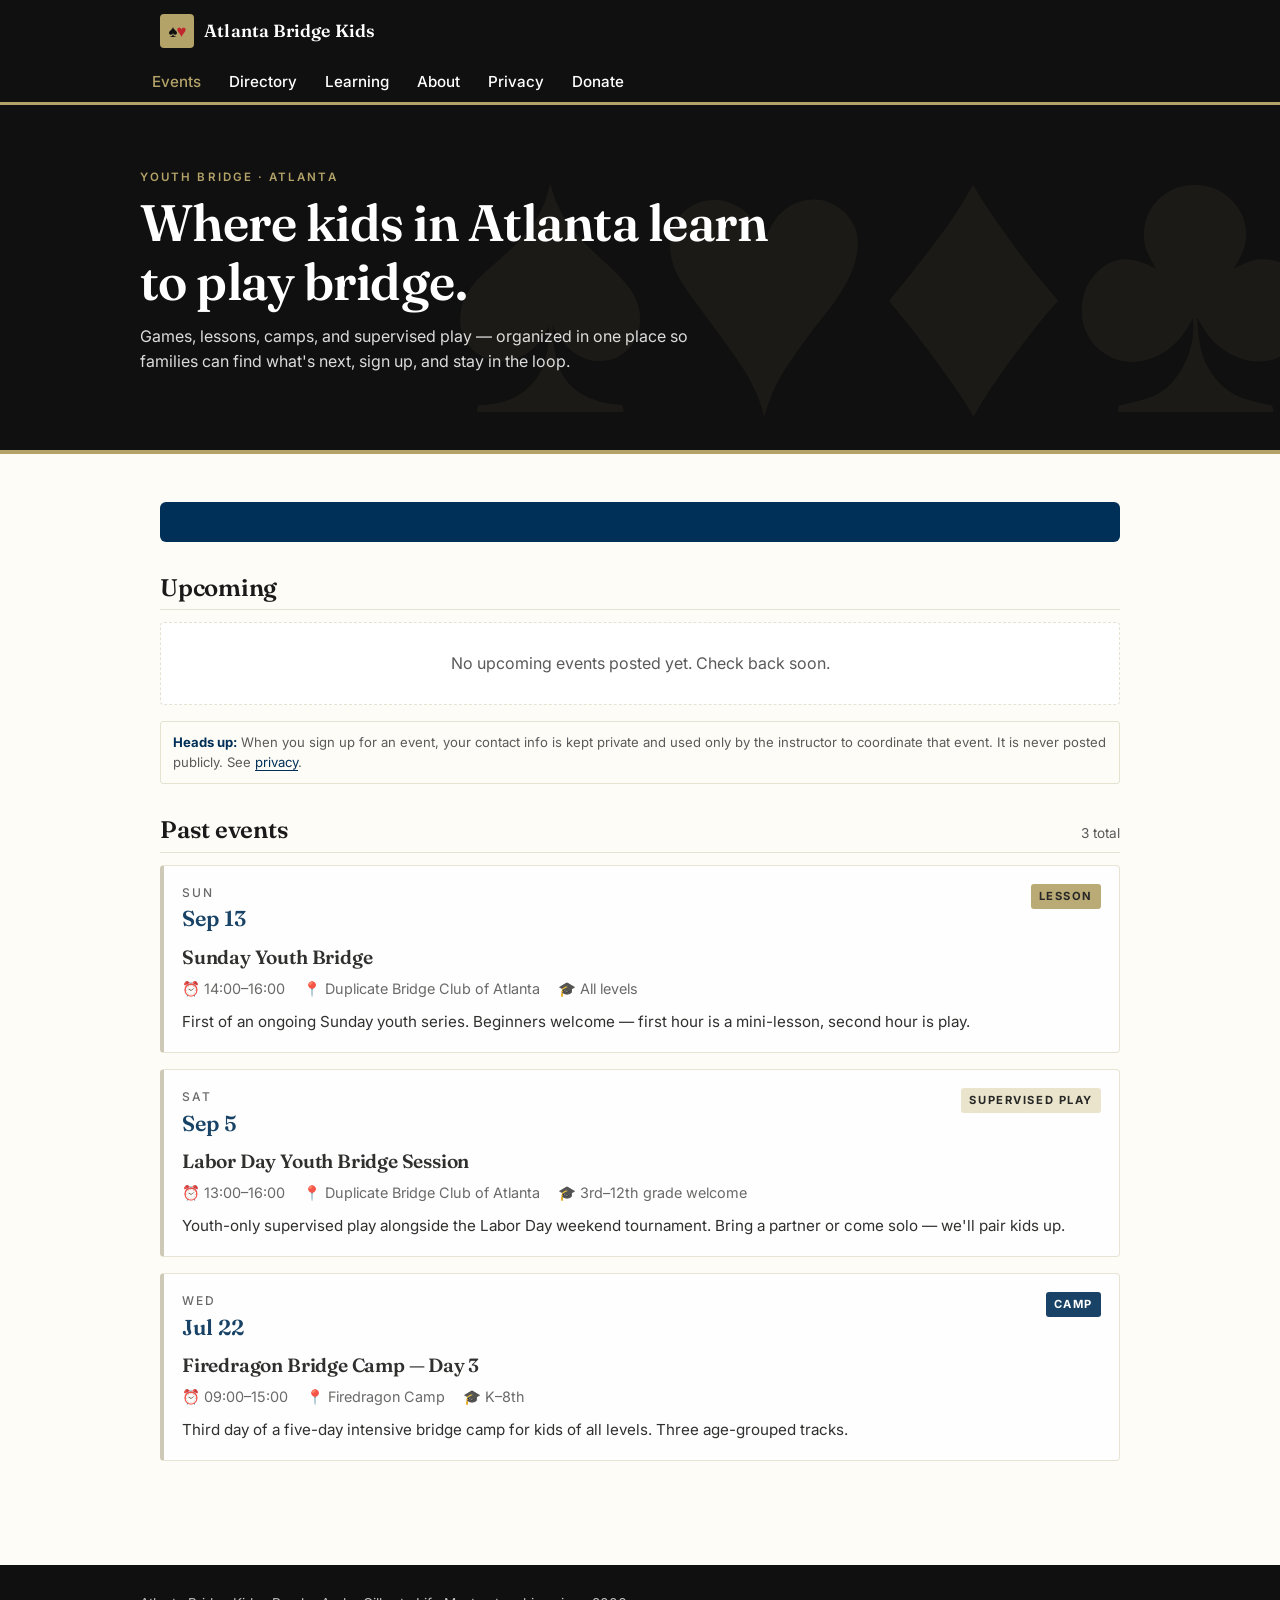
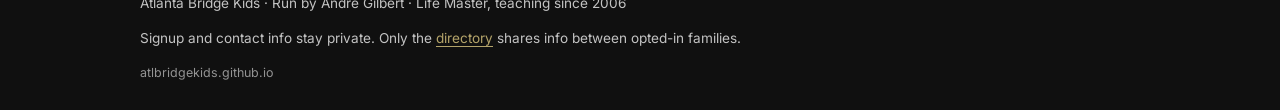
==== index.html @ d311169d "Initial draft" ====
<!doctype html>
<html lang="en">
<head>
<meta charset="utf-8">
<meta name="viewport" content="width=device-width, initial-scale=1">
<title>Atlanta Bridge Kids — Youth bridge in Atlanta</title>
<meta name="description" content="Games, lessons, camps, and supervised play for kids learning bridge in Atlanta.">
<link rel="icon" href="assets/favicon.svg" type="image/svg+xml">
<link rel="preconnect" href="https://fonts.googleapis.com">
<link rel="preconnect" href="https://fonts.gstatic.com" crossorigin>
<link href="https://fonts.googleapis.com/css2?family=Fraunces:opsz,wght@9..144,500;9..144,600&family=Inter:wght@400;500;600;700&display=swap" rel="stylesheet">
<link rel="stylesheet" href="assets/styles.css">
</head>
<body>

<header class="site-header">
  <div class="header-inner">
    <a href="index.html" class="brand">
      <span class="brand-mark">♠<span class="heart">♥</span></span>
      <span>Atlanta Bridge Kids</span>
    </a>
    <button class="nav-toggle" aria-expanded="false" aria-controls="primary-nav" aria-label="Menu">
      <span></span>
    </button>
  </div>
  <nav class="site-nav" id="primary-nav" aria-label="Primary">
    <ul>
      <li><a href="index.html" aria-current="page">Events</a></li>
      <li><a href="directory.html">Directory</a></li>
      <li><a href="learn.html">Learning</a></li>
      <li><a href="about.html">About</a></li>
      <li><a href="disclaimer.html">Privacy</a></li>
      <li><a href="donate.html">Donate</a></li>
    </ul>
  </nav>
</header>

<section class="hero">
  <div class="hero-suits" aria-hidden="true">♠♥♦♣</div>
  <div class="hero-inner">
    <div class="eyebrow">Youth bridge · Atlanta</div>
    <h1>Where kids in Atlanta learn to play bridge.</h1>
    <p>Games, lessons, camps, and supervised play — organized in one place so families can find what's next, sign up, and stay in the loop.</p>
  </div>
</section>

<main class="wrap">

  <div class="next-event" id="next-event" hidden></div>

  <div class="section-head">
    <h2>Upcoming</h2>
    <span class="count" id="upcoming-count"></span>
  </div>
  <div class="events-list" id="upcoming-events">
    <div class="loading">Loading events…</div>
  </div>

  <div class="disclaimer-inline">
    <strong>Heads up:</strong> When you sign up for an event, your contact info is kept private and used only by the instructor to coordinate that event. It is never posted publicly. See <a href="disclaimer.html">privacy</a>.
  </div>

  <div class="section-head">
    <h2>Past events</h2>
    <span class="count" id="past-count"></span>
  </div>
  <div class="events-list" id="past-events">
    <div class="loading">Loading…</div>
  </div>

</main>

<footer class="site-footer">
  <div class="footer-inner">
    <div>Atlanta Bridge Kids · Run by Andre Gilbert · Life Master, teaching since 2006</div>
    <div>Signup and contact info stay private. Only the <a href="directory.html">directory</a> shares info between opted-in families.</div>
    <div class="credit">atlbridgekids.github.io</div>
  </div>
</footer>

<script src="assets/site.js"></script>
</body>
</html>
---- assets/styles.css ----
/* Atlanta Bridge Kids — mobile-first
   Palette: gold #B3A369, black #101010, navy #003057, white, warm off-white */

:root {
  --gold: #B3A369;
  --gold-deep: #8C7E4A;
  --black: #101010;
  --navy: #003057;
  --navy-deep: #001F3C;
  --paper: #FDFCF7;
  --ink: #1a1a1a;
  --muted: #5a5a5a;
  --rule: #e6e2d2;
  --heart: #C1272D;
}

* { box-sizing: border-box; }

html { -webkit-text-size-adjust: 100%; }

body {
  margin: 0;
  background: var(--paper);
  color: var(--ink);
  font-family: "Inter", -apple-system, BlinkMacSystemFont, "Segoe UI", Roboto, sans-serif;
  font-size: 16px;
  line-height: 1.55;
  -webkit-font-smoothing: antialiased;
}

h1, h2, h3, .display {
  font-family: "Fraunces", Georgia, "Times New Roman", serif;
  font-weight: 600;
  letter-spacing: -0.01em;
  line-height: 1.15;
  margin: 0 0 0.5em;
}

h1 { font-size: 2rem; }
h2 { font-size: 1.5rem; }
h3 { font-size: 1.15rem; }

a { color: var(--navy); text-decoration: underline; text-underline-offset: 3px; text-decoration-thickness: 1px; }
a:hover { color: var(--gold-deep); }

/* ---------- Header ---------- */
.site-header {
  background: var(--black);
  color: #fff;
  border-bottom: 3px solid var(--gold);
}

.header-inner {
  max-width: 1000px;
  margin: 0 auto;
  padding: 14px 20px;
  display: flex;
  align-items: center;
  justify-content: space-between;
  gap: 12px;
}

.brand {
  display: flex;
  align-items: center;
  gap: 10px;
  color: #fff;
  text-decoration: none;
  font-family: "Fraunces", Georgia, serif;
  font-weight: 600;
  font-size: 1.1rem;
  letter-spacing: 0.01em;
}
.brand:hover { color: var(--gold); }

.brand-mark {
  display: inline-flex;
  align-items: center;
  justify-content: center;
  width: 34px;
  height: 34px;
  background: var(--gold);
  color: var(--black);
  border-radius: 4px;
  font-size: 1.05rem;
  letter-spacing: -1px;
}

.brand-mark .heart { color: var(--heart); }

/* Nav — hamburger on mobile */
.nav-toggle {
  background: none;
  border: 1px solid rgba(255,255,255,0.4);
  color: #fff;
  width: 40px; height: 40px;
  border-radius: 4px;
  cursor: pointer;
  display: inline-flex;
  align-items: center;
  justify-content: center;
}
.nav-toggle:focus-visible { outline: 2px solid var(--gold); outline-offset: 2px; }
.nav-toggle span,
.nav-toggle span::before,
.nav-toggle span::after {
  display: block;
  width: 18px;
  height: 2px;
  background: #fff;
  position: relative;
}
.nav-toggle span::before { content: ""; position: absolute; top: -6px; }
.nav-toggle span::after  { content: ""; position: absolute; top:  6px; }

.site-nav {
  display: none;
  background: var(--black);
  border-top: 1px solid rgba(255,255,255,0.08);
}
.site-nav.open { display: block; }
.site-nav ul {
  list-style: none;
  padding: 8px 20px 16px;
  margin: 0 auto;
  max-width: 1000px;
}
.site-nav li { border-bottom: 1px solid rgba(255,255,255,0.08); }
.site-nav li:last-child { border-bottom: 0; }
.site-nav a {
  display: block;
  padding: 14px 4px;
  color: #fff;
  text-decoration: none;
  font-size: 1rem;
  font-weight: 500;
}
.site-nav a[aria-current="page"] { color: var(--gold); }
.site-nav a:hover { color: var(--gold); }

@media (min-width: 720px) {
  .nav-toggle { display: none; }
  .site-nav { display: block; border-top: 0; background: transparent; }
  .header-inner { align-items: stretch; }
  .site-nav ul {
    display: flex;
    gap: 4px;
    padding: 0;
    align-items: center;
    height: 100%;
  }
  .site-nav li { border: 0; }
  .site-nav a { padding: 8px 12px; font-size: 0.95rem; }
}

/* ---------- Layout ---------- */
.wrap {
  max-width: 1000px;
  margin: 0 auto;
  padding: 24px 20px 64px;
}

.eyebrow {
  font-family: "Inter", sans-serif;
  font-size: 0.72rem;
  font-weight: 600;
  letter-spacing: 0.18em;
  text-transform: uppercase;
  color: var(--gold-deep);
  margin-bottom: 8px;
}

.page-title {
  border-bottom: 1px solid var(--rule);
  padding-bottom: 16px;
  margin-bottom: 24px;
}
.page-title h1 { font-size: 2.1rem; margin-bottom: 4px; }
.page-title p { color: var(--muted); margin: 0; }

/* ---------- Hero (home) ---------- */
.hero {
  background: var(--black);
  color: #fff;
  padding: 40px 20px 32px;
  border-bottom: 4px solid var(--gold);
  position: relative;
  overflow: hidden;
}
.hero-inner {
  max-width: 1000px;
  margin: 0 auto;
  position: relative;
  z-index: 1;
}
.hero .eyebrow { color: var(--gold); }
.hero h1 {
  font-size: 2.4rem;
  max-width: 20ch;
  margin-bottom: 12px;
}
.hero p {
  max-width: 55ch;
  color: rgba(255,255,255,0.85);
  margin: 0 0 20px;
}
.hero-suits {
  position: absolute;
  right: -30px;
  top: -20px;
  font-size: 260px;
  line-height: 1;
  color: var(--gold);
  opacity: 0.07;
  font-family: "Fraunces", serif;
  pointer-events: none;
  user-select: none;
}
@media (min-width: 720px) {
  .hero { padding: 64px 20px 56px; }
  .hero h1 { font-size: 3.2rem; }
  .hero-suits { font-size: 380px; right: -40px; }
}

/* ---------- Next event highlight ---------- */
.next-event {
  background: var(--navy);
  color: #fff;
  border-radius: 6px;
  padding: 20px;
  margin: 24px 0 32px;
  display: grid;
  gap: 8px;
}
.next-event .eyebrow { color: var(--gold); margin: 0; }
.next-event h2 {
  color: #fff;
  margin: 0;
  font-size: 1.4rem;
}
.next-event .meta { color: rgba(255,255,255,0.8); font-size: 0.95rem; }
.next-event .actions {
  display: flex; flex-wrap: wrap; gap: 8px; margin-top: 8px;
}

/* ---------- Buttons ---------- */
.btn {
  display: inline-flex;
  align-items: center;
  gap: 6px;
  padding: 12px 18px;
  border-radius: 4px;
  font-weight: 600;
  font-size: 0.95rem;
  text-decoration: none;
  border: 1px solid transparent;
  cursor: pointer;
  min-height: 44px;
  line-height: 1.2;
}
.btn-primary {
  background: var(--gold);
  color: var(--black);
  border-color: var(--gold);
}
.btn-primary:hover { background: var(--gold-deep); border-color: var(--gold-deep); color: var(--black); }

.btn-outline {
  background: transparent;
  color: #fff;
  border-color: rgba(255,255,255,0.6);
}
.btn-outline:hover { border-color: var(--gold); color: var(--gold); }

.btn-ghost {
  background: transparent;
  color: var(--navy);
  border-color: var(--navy);
}
.btn-ghost:hover { background: var(--navy); color: #fff; }

.btn-small { padding: 8px 12px; font-size: 0.85rem; min-height: 36px; }

/* ---------- Event cards ---------- */
.section-head {
  display: flex;
  align-items: baseline;
  justify-content: space-between;
  gap: 12px;
  margin: 32px 0 12px;
  padding-bottom: 8px;
  border-bottom: 1px solid var(--rule);
}
.section-head h2 { margin: 0; }
.section-head .count { color: var(--muted); font-size: 0.85rem; }

.events-list {
  display: grid;
  gap: 16px;
}

.event-card {
  background: #fff;
  border: 1px solid var(--rule);
  border-left: 4px solid var(--gold);
  border-radius: 4px;
  padding: 18px;
  display: grid;
  gap: 10px;
}
.event-card.past { border-left-color: #c9c4b0; opacity: 0.9; }

.event-head {
  display: flex;
  justify-content: space-between;
  align-items: flex-start;
  gap: 12px;
}
.event-date {
  font-family: "Fraunces", serif;
  font-size: 1.35rem;
  font-weight: 600;
  color: var(--navy);
  white-space: nowrap;
}
.event-date .day { display: block; font-size: 0.75rem; letter-spacing: 0.15em; text-transform: uppercase; color: var(--muted); font-family: "Inter", sans-serif; font-weight: 500; }

.event-type {
  display: inline-block;
  font-size: 0.7rem;
  font-weight: 700;
  letter-spacing: 0.14em;
  text-transform: uppercase;
  padding: 4px 8px;
  border-radius: 3px;
  background: var(--gold);
  color: var(--black);
}
.event-type.lesson { background: var(--gold); }
.event-type.camp   { background: var(--navy); color: #fff; }
.event-type.play   { background: #e8e2c8; color: var(--black); }
.event-type.tournament { background: var(--black); color: var(--gold); }

.event-title { margin: 0; font-size: 1.2rem; }

.event-meta {
  color: var(--muted);
  font-size: 0.9rem;
  display: flex;
  flex-wrap: wrap;
  gap: 10px 18px;
}

.event-counts {
  background: var(--paper);
  border: 1px solid var(--rule);
  border-radius: 3px;
  padding: 10px 12px;
  font-size: 0.85rem;
  color: var(--ink);
}
.event-counts strong { color: var(--navy); }
.event-counts .grades {
  color: var(--muted);
  margin-top: 4px;
  font-size: 0.82rem;
}

.event-actions {
  display: flex;
  flex-wrap: wrap;
  gap: 8px;
  margin-top: 4px;
}

.event-desc { color: var(--ink); margin: 0; font-size: 0.95rem; }

/* ---------- About page ---------- */
.about-grid {
  display: grid;
  gap: 24px;
}
@media (min-width: 720px) {
  .about-grid { grid-template-columns: 280px 1fr; gap: 40px; align-items: start; }
}
.about-photo {
  width: 100%;
  max-width: 280px;
  border-radius: 4px;
  border: 3px solid var(--gold);
  display: block;
}
.about-body p { margin: 0 0 1em; }

/* ---------- Directory ---------- */
.directory-table {
  width: 100%;
  border-collapse: collapse;
  margin-top: 16px;
  font-size: 0.92rem;
}
.directory-table th, .directory-table td {
  text-align: left;
  padding: 10px 8px;
  border-bottom: 1px solid var(--rule);
}
.directory-table th {
  background: var(--paper);
  font-size: 0.78rem;
  text-transform: uppercase;
  letter-spacing: 0.1em;
  color: var(--muted);
  font-weight: 600;
}
@media (max-width: 620px) {
  .directory-table thead { display: none; }
  .directory-table tr {
    display: block;
    border: 1px solid var(--rule);
    border-radius: 4px;
    margin-bottom: 12px;
    padding: 12px;
  }
  .directory-table td {
    display: flex;
    justify-content: space-between;
    border: 0;
    padding: 4px 0;
    gap: 12px;
  }
  .directory-table td::before {
    content: attr(data-label);
    font-size: 0.72rem;
    text-transform: uppercase;
    letter-spacing: 0.1em;
    color: var(--muted);
    font-weight: 600;
  }
}

/* ---------- Callouts ---------- */
.callout {
  background: #fff;
  border: 1px solid var(--rule);
  border-left: 4px solid var(--navy);
  border-radius: 3px;
  padding: 14px 16px;
  margin: 20px 0;
  font-size: 0.92rem;
}
.callout strong { color: var(--navy); }

.disclaimer-inline {
  font-size: 0.82rem;
  color: var(--muted);
  background: var(--paper);
  border: 1px solid var(--rule);
  border-radius: 3px;
  padding: 10px 12px;
  margin: 16px 0;
}
.disclaimer-inline strong { color: var(--navy); }

.empty-state {
  border: 1px dashed var(--rule);
  border-radius: 4px;
  padding: 28px 20px;
  text-align: center;
  color: var(--muted);
  background: #fff;
}

.loading { color: var(--muted); font-style: italic; }

/* ---------- Donate ---------- */
.donate-grid {
  display: grid;
  gap: 12px;
  margin: 20px 0;
}
@media (min-width: 520px) {
  .donate-grid { grid-template-columns: repeat(2, 1fr); }
}
.donate-btn {
  display: flex;
  align-items: center;
  justify-content: space-between;
  background: #fff;
  border: 1px solid var(--rule);
  border-radius: 4px;
  padding: 16px 18px;
  text-decoration: none;
  color: var(--ink);
  font-weight: 500;
}
.donate-btn:hover { border-color: var(--navy); color: var(--navy); }
.donate-btn .arrow { color: var(--gold-deep); font-size: 1.2rem; }

/* ---------- Resources (placeholder) ---------- */
.resource-placeholder {
  text-align: center;
  padding: 60px 20px;
  border: 1px dashed var(--rule);
  border-radius: 6px;
  color: var(--muted);
  background: #fff;
}
.resource-placeholder .icon {
  font-size: 3rem;
  color: var(--gold);
  margin-bottom: 12px;
}

/* ---------- Footer ---------- */
.site-footer {
  background: var(--black);
  color: rgba(255,255,255,0.75);
  padding: 28px 20px;
  font-size: 0.85rem;
  margin-top: 40px;
}
.footer-inner {
  max-width: 1000px;
  margin: 0 auto;
  display: grid;
  gap: 14px;
}
.site-footer a { color: var(--gold); }
.site-footer .credit { color: rgba(255,255,255,0.55); font-size: 0.78rem; }

/* ---------- Utility ---------- */
.sr-only {
  position: absolute; width: 1px; height: 1px;
  padding: 0; margin: -1px; overflow: hidden;
  clip: rect(0,0,0,0); white-space: nowrap; border: 0;
}

/* Reduce motion */
@media (prefers-reduced-motion: reduce) {
  * { animation: none !important; transition: none !important; }
}

/* Focus styles */
a:focus-visible, .btn:focus-visible, button:focus-visible {
  outline: 2px solid var(--gold);
  outline-offset: 2px;
}
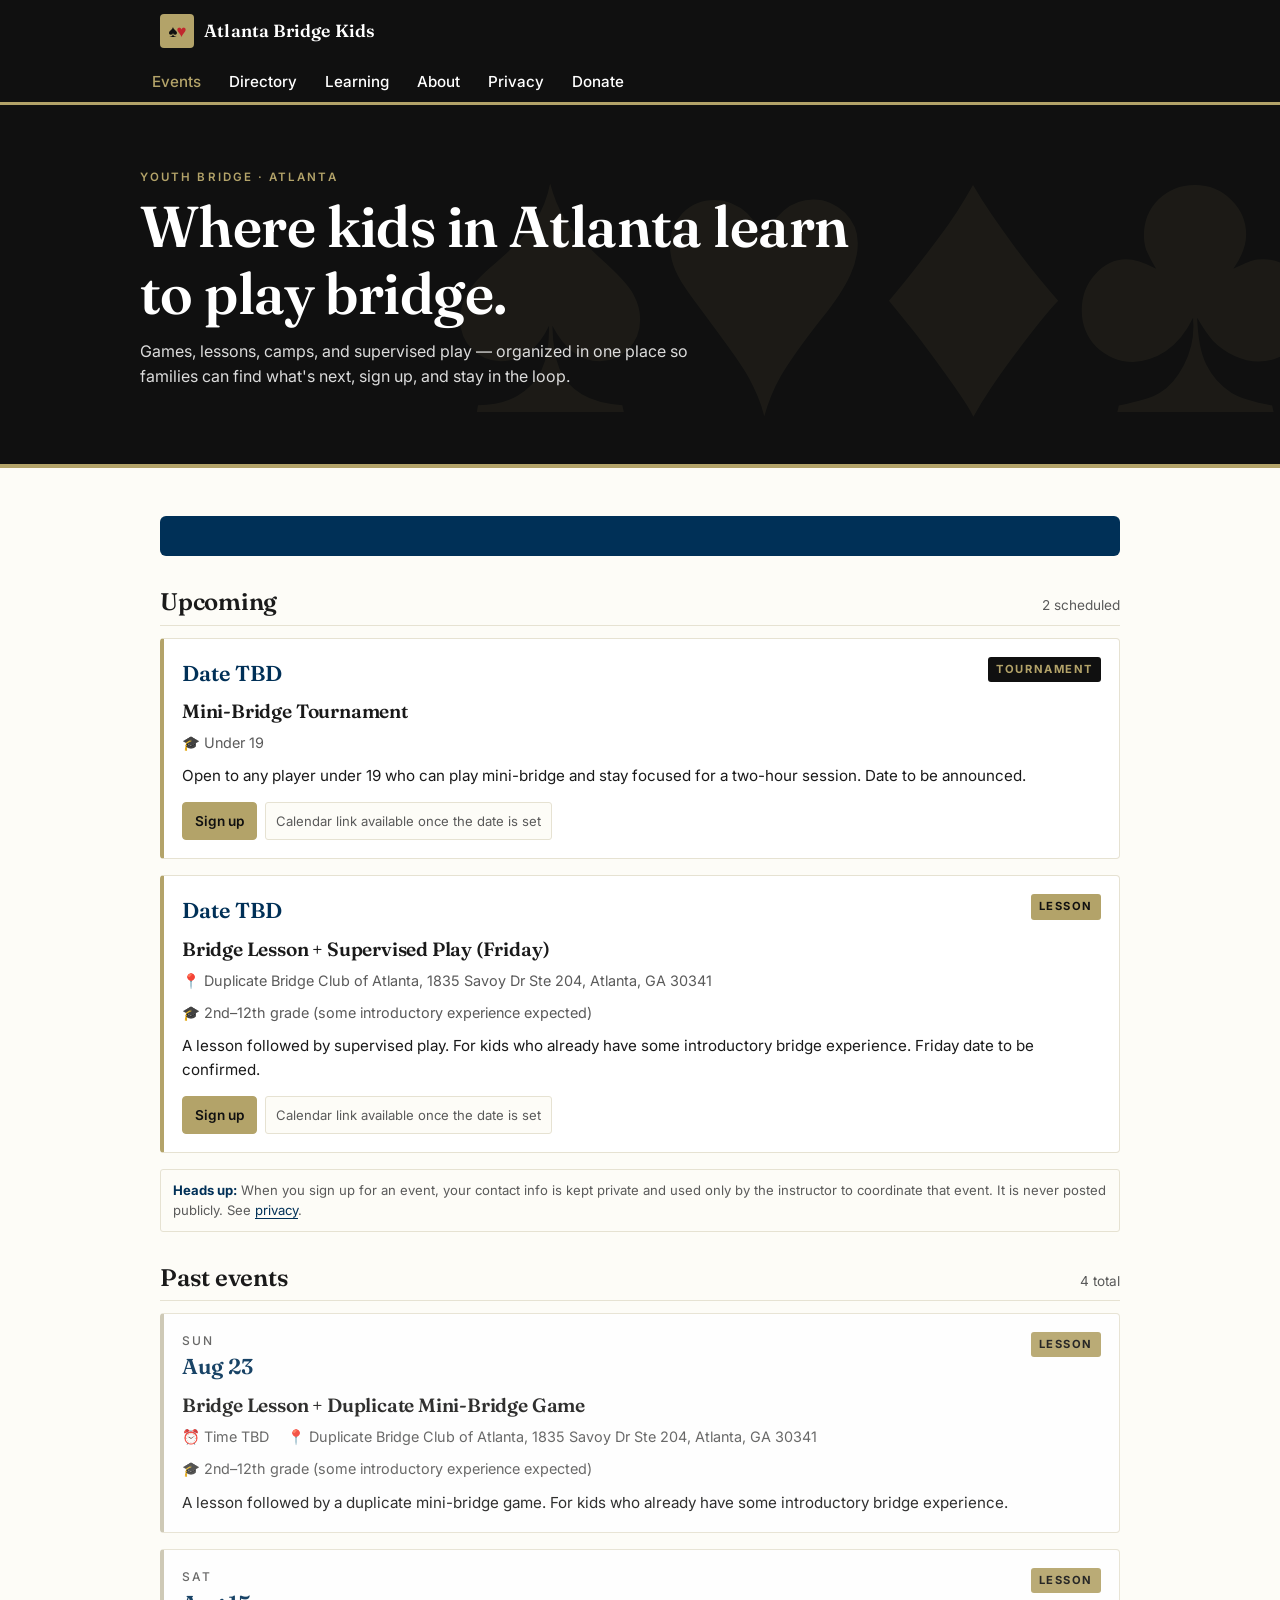
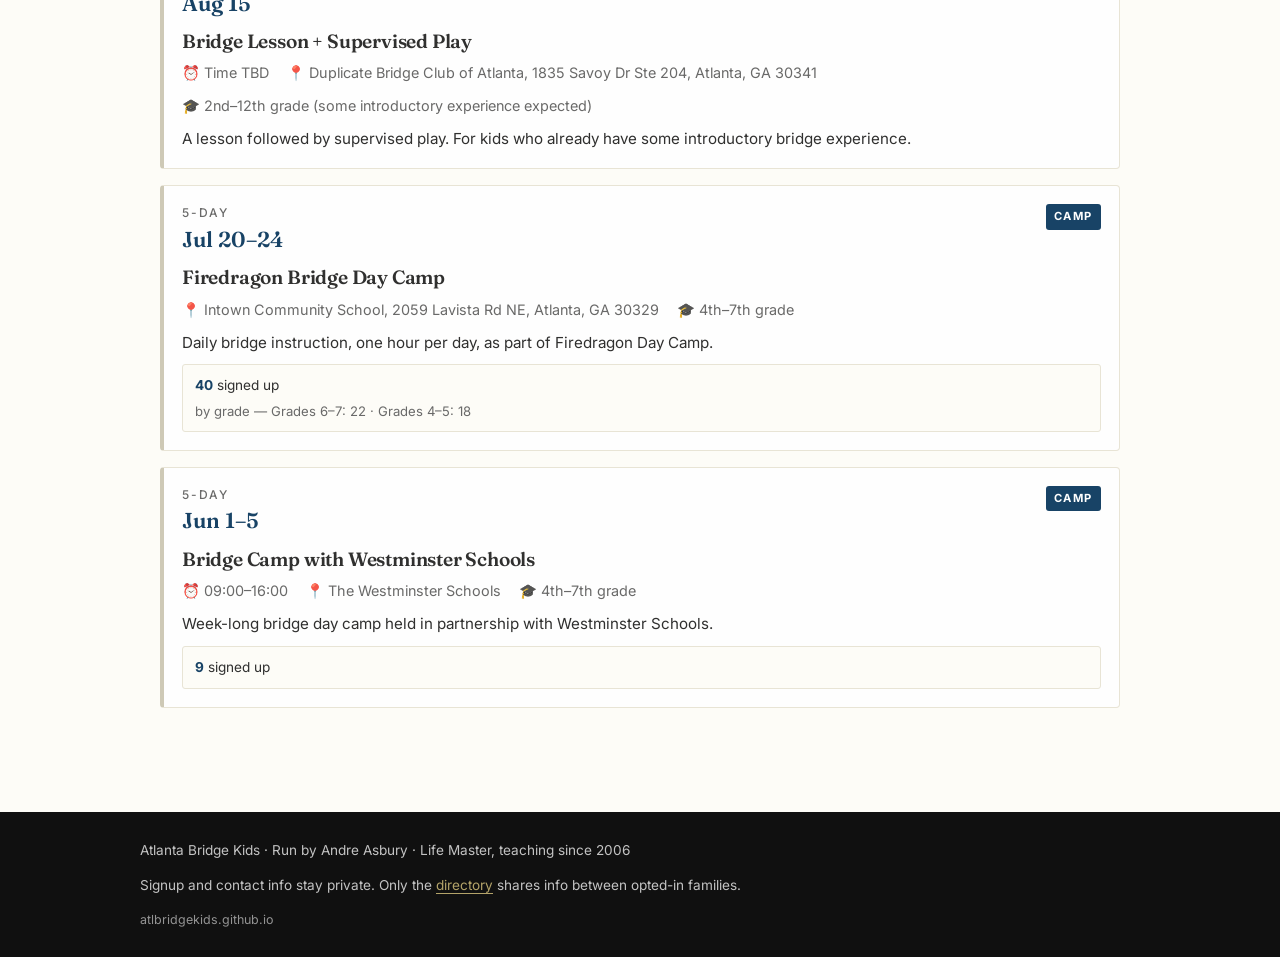
==== commit fe398b1c: "Add files via upload" ====
--- a/index.html
+++ b/index.html
@@ -72,7 +72,7 @@
 
 <footer class="site-footer">
   <div class="footer-inner">
-    <div>Atlanta Bridge Kids · Run by Andre Gilbert · Life Master, teaching since 2006</div>
+    <div>Atlanta Bridge Kids · Run by Andre Asbury · Life Master, teaching since 2006</div>
     <div>Signup and contact info stay private. Only the <a href="directory.html">directory</a> shares info between opted-in families.</div>
     <div class="credit">atlbridgekids.github.io</div>
   </div>
--- a/assets/styles.css
+++ b/assets/styles.css
@@ -36,7 +36,7 @@
   margin: 0 0 0.5em;
 }
 
-h1 { font-size: 2rem; }
+h1 { font-size: 2.3rem; }
 h2 { font-size: 1.5rem; }
 h3 { font-size: 1.15rem; }
 
@@ -175,8 +175,11 @@
   padding-bottom: 16px;
   margin-bottom: 24px;
 }
-.page-title h1 { font-size: 2.1rem; margin-bottom: 4px; }
+.page-title h1 { font-size: 2.6rem; margin-bottom: 4px; }
 .page-title p { color: var(--muted); margin: 0; }
+@media (min-width: 720px) {
+  .page-title h1 { font-size: 3.2rem; }
+}
 
 /* ---------- Hero (home) ---------- */
 .hero {
@@ -195,7 +198,7 @@
 }
 .hero .eyebrow { color: var(--gold); }
 .hero h1 {
-  font-size: 2.4rem;
+  font-size: 2.7rem;
   max-width: 20ch;
   margin-bottom: 12px;
 }
@@ -218,7 +221,7 @@
 }
 @media (min-width: 720px) {
   .hero { padding: 64px 20px 56px; }
-  .hero h1 { font-size: 3.2rem; }
+  .hero h1 { font-size: 3.6rem; }
   .hero-suits { font-size: 380px; right: -40px; }
 }
 
@@ -496,7 +499,7 @@
 .donate-btn:hover { border-color: var(--navy); color: var(--navy); }
 .donate-btn .arrow { color: var(--gold-deep); font-size: 1.2rem; }
 
-/* ---------- Resources (placeholder) ---------- */
+/* ---------- Resources ---------- */
 .resource-placeholder {
   text-align: center;
   padding: 60px 20px;
@@ -510,6 +513,31 @@
   color: var(--gold);
   margin-bottom: 12px;
 }
+
+.resource-list {
+  display: grid;
+  gap: 14px;
+  margin: 20px 0;
+}
+.resource-card {
+  background: #fff;
+  border: 1px solid var(--rule);
+  border-left: 4px solid var(--gold);
+  border-radius: 4px;
+  padding: 16px 18px;
+}
+.resource-card h3 { margin: 0 0 6px; font-size: 1.05rem; }
+.resource-card h3 a {
+  color: var(--navy);
+  text-decoration: none;
+}
+.resource-card h3 a:hover { color: var(--gold-deep); text-decoration: underline; }
+.resource-card h3 a::after {
+  content: " ↗";
+  font-size: 0.8rem;
+  color: var(--gold-deep);
+}
+.resource-card p { margin: 0; color: var(--ink); font-size: 0.92rem; }
 
 /* ---------- Footer ---------- */
 .site-footer {
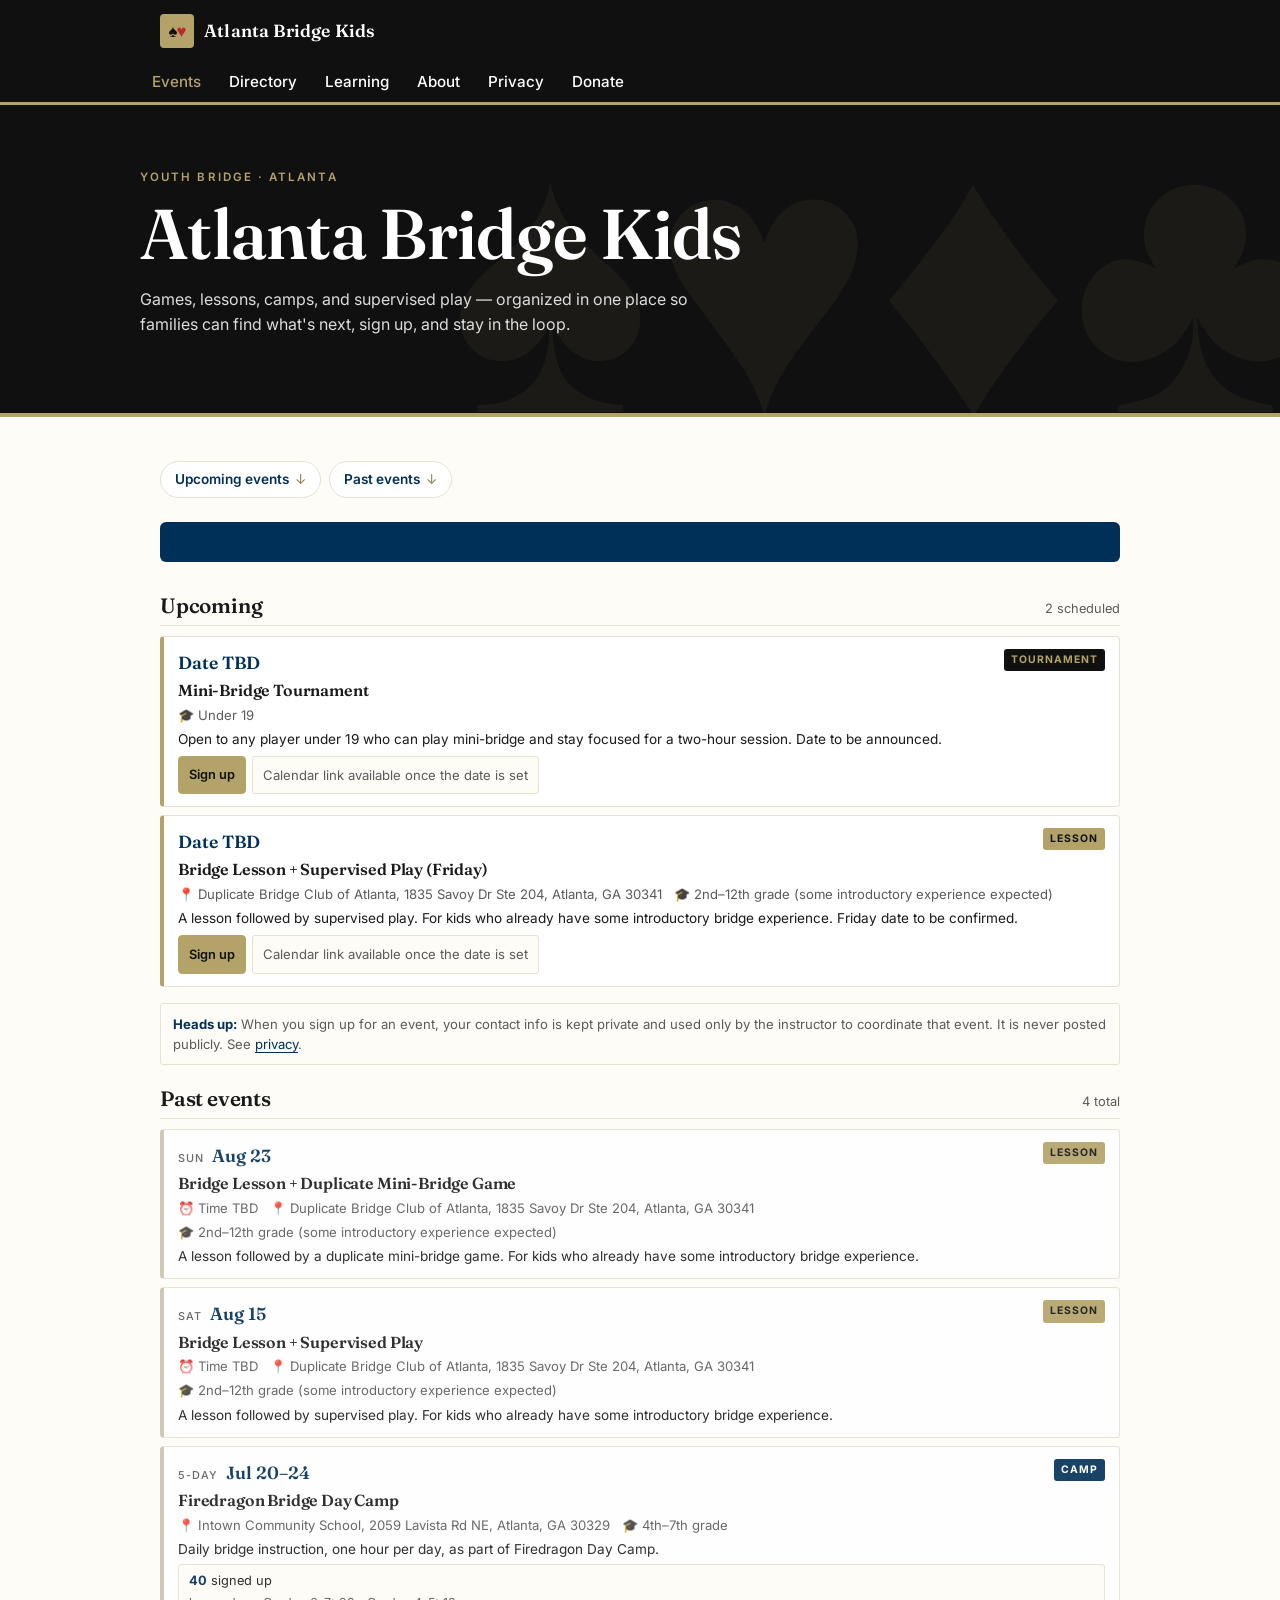
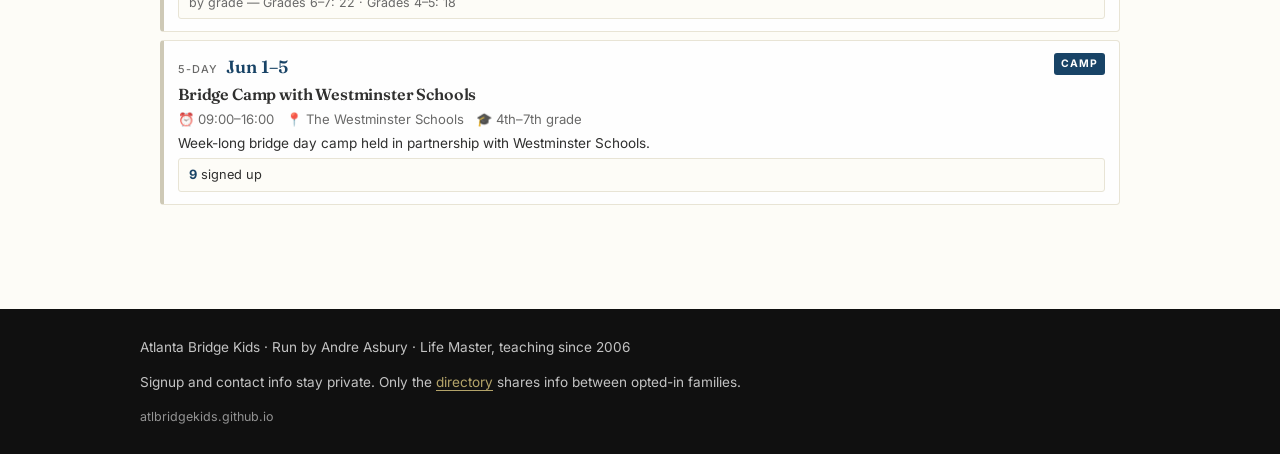
==== commit f07313b4: "Add files via upload" ====
--- a/index.html
+++ b/index.html
@@ -39,16 +39,21 @@
   <div class="hero-suits" aria-hidden="true">♠♥♦♣</div>
   <div class="hero-inner">
     <div class="eyebrow">Youth bridge · Atlanta</div>
-    <h1>Where kids in Atlanta learn to play bridge.</h1>
+    <h1>Atlanta Bridge Kids</h1>
     <p>Games, lessons, camps, and supervised play — organized in one place so families can find what's next, sign up, and stay in the loop.</p>
   </div>
 </section>
 
 <main class="wrap">
 
+  <nav class="quick-nav" aria-label="Jump to section">
+    <a href="#upcoming">Upcoming events</a>
+    <a href="#past">Past events</a>
+  </nav>
+
   <div class="next-event" id="next-event" hidden></div>
 
-  <div class="section-head">
+  <div class="section-head" id="upcoming">
     <h2>Upcoming</h2>
     <span class="count" id="upcoming-count"></span>
   </div>
@@ -60,7 +65,7 @@
     <strong>Heads up:</strong> When you sign up for an event, your contact info is kept private and used only by the instructor to coordinate that event. It is never posted publicly. See <a href="disclaimer.html">privacy</a>.
   </div>
 
-  <div class="section-head">
+  <div class="section-head" id="past">
     <h2>Past events</h2>
     <span class="count" id="past-count"></span>
   </div>
--- a/assets/styles.css
+++ b/assets/styles.css
@@ -198,8 +198,7 @@
 }
 .hero .eyebrow { color: var(--gold); }
 .hero h1 {
-  font-size: 2.7rem;
-  max-width: 20ch;
+  font-size: 3.1rem;
   margin-bottom: 12px;
 }
 .hero p {
@@ -221,11 +220,37 @@
 }
 @media (min-width: 720px) {
   .hero { padding: 64px 20px 56px; }
-  .hero h1 { font-size: 3.6rem; }
+  .hero h1 { font-size: 4.4rem; }
   .hero-suits { font-size: 380px; right: -40px; }
 }
 
 /* ---------- Next event highlight ---------- */
+.quick-nav {
+  display: flex;
+  gap: 8px;
+  margin: 20px 0 0;
+  flex-wrap: wrap;
+}
+.quick-nav a {
+  display: inline-flex;
+  align-items: center;
+  gap: 6px;
+  padding: 7px 14px;
+  border: 1px solid var(--rule);
+  border-radius: 20px;
+  background: #fff;
+  color: var(--navy);
+  text-decoration: none;
+  font-size: 0.85rem;
+  font-weight: 600;
+}
+.quick-nav a::after { content: "↓"; color: var(--gold-deep); font-weight: 400; }
+.quick-nav a:hover { border-color: var(--gold); color: var(--gold-deep); }
+
+.section-head, #upcoming, #past {
+  scroll-margin-top: 20px;
+}
+
 .next-event {
   background: var(--navy);
   color: #fff;
@@ -282,7 +307,7 @@
 }
 .btn-ghost:hover { background: var(--navy); color: #fff; }
 
-.btn-small { padding: 8px 12px; font-size: 0.85rem; min-height: 36px; }
+.btn-small { padding: 6px 10px; font-size: 0.8rem; min-height: 32px; }
 
 /* ---------- Event cards ---------- */
 .section-head {
@@ -290,16 +315,16 @@
   align-items: baseline;
   justify-content: space-between;
   gap: 12px;
-  margin: 32px 0 12px;
-  padding-bottom: 8px;
+  margin: 22px 0 10px;
+  padding-bottom: 6px;
   border-bottom: 1px solid var(--rule);
 }
-.section-head h2 { margin: 0; }
-.section-head .count { color: var(--muted); font-size: 0.85rem; }
+.section-head h2 { margin: 0; font-size: 1.3rem; }
+.section-head .count { color: var(--muted); font-size: 0.8rem; }
 
 .events-list {
   display: grid;
-  gap: 16px;
+  gap: 8px;
 }
 
 .event-card {
@@ -307,9 +332,9 @@
   border: 1px solid var(--rule);
   border-left: 4px solid var(--gold);
   border-radius: 4px;
-  padding: 18px;
+  padding: 12px 14px;
   display: grid;
-  gap: 10px;
+  gap: 5px;
 }
 .event-card.past { border-left-color: #c9c4b0; opacity: 0.9; }
 
@@ -321,20 +346,20 @@
 }
 .event-date {
   font-family: "Fraunces", serif;
-  font-size: 1.35rem;
+  font-size: 1.1rem;
   font-weight: 600;
   color: var(--navy);
   white-space: nowrap;
 }
-.event-date .day { display: block; font-size: 0.75rem; letter-spacing: 0.15em; text-transform: uppercase; color: var(--muted); font-family: "Inter", sans-serif; font-weight: 500; }
+.event-date .day { display: inline; font-size: 0.68rem; letter-spacing: 0.1em; text-transform: uppercase; color: var(--muted); font-family: "Inter", sans-serif; font-weight: 500; margin-right: 4px; }
 
 .event-type {
   display: inline-block;
-  font-size: 0.7rem;
+  font-size: 0.65rem;
   font-weight: 700;
-  letter-spacing: 0.14em;
+  letter-spacing: 0.1em;
   text-transform: uppercase;
-  padding: 4px 8px;
+  padding: 3px 7px;
   border-radius: 3px;
   background: var(--gold);
   color: var(--black);
@@ -344,39 +369,39 @@
 .event-type.play   { background: #e8e2c8; color: var(--black); }
 .event-type.tournament { background: var(--black); color: var(--gold); }
 
-.event-title { margin: 0; font-size: 1.2rem; }
+.event-title { margin: 0; font-size: 1rem; }
 
 .event-meta {
   color: var(--muted);
-  font-size: 0.9rem;
+  font-size: 0.82rem;
   display: flex;
   flex-wrap: wrap;
-  gap: 10px 18px;
+  gap: 4px 12px;
 }
 
 .event-counts {
   background: var(--paper);
   border: 1px solid var(--rule);
   border-radius: 3px;
-  padding: 10px 12px;
-  font-size: 0.85rem;
+  padding: 6px 10px;
+  font-size: 0.8rem;
   color: var(--ink);
 }
 .event-counts strong { color: var(--navy); }
 .event-counts .grades {
   color: var(--muted);
-  margin-top: 4px;
-  font-size: 0.82rem;
+  margin-top: 2px;
+  font-size: 0.78rem;
 }
 
 .event-actions {
   display: flex;
   flex-wrap: wrap;
-  gap: 8px;
-  margin-top: 4px;
-}
-
-.event-desc { color: var(--ink); margin: 0; font-size: 0.95rem; }
+  gap: 6px;
+  margin-top: 2px;
+}
+
+.event-desc { color: var(--ink); margin: 0; font-size: 0.85rem; line-height: 1.4; }
 
 /* ---------- About page ---------- */
 .about-grid {
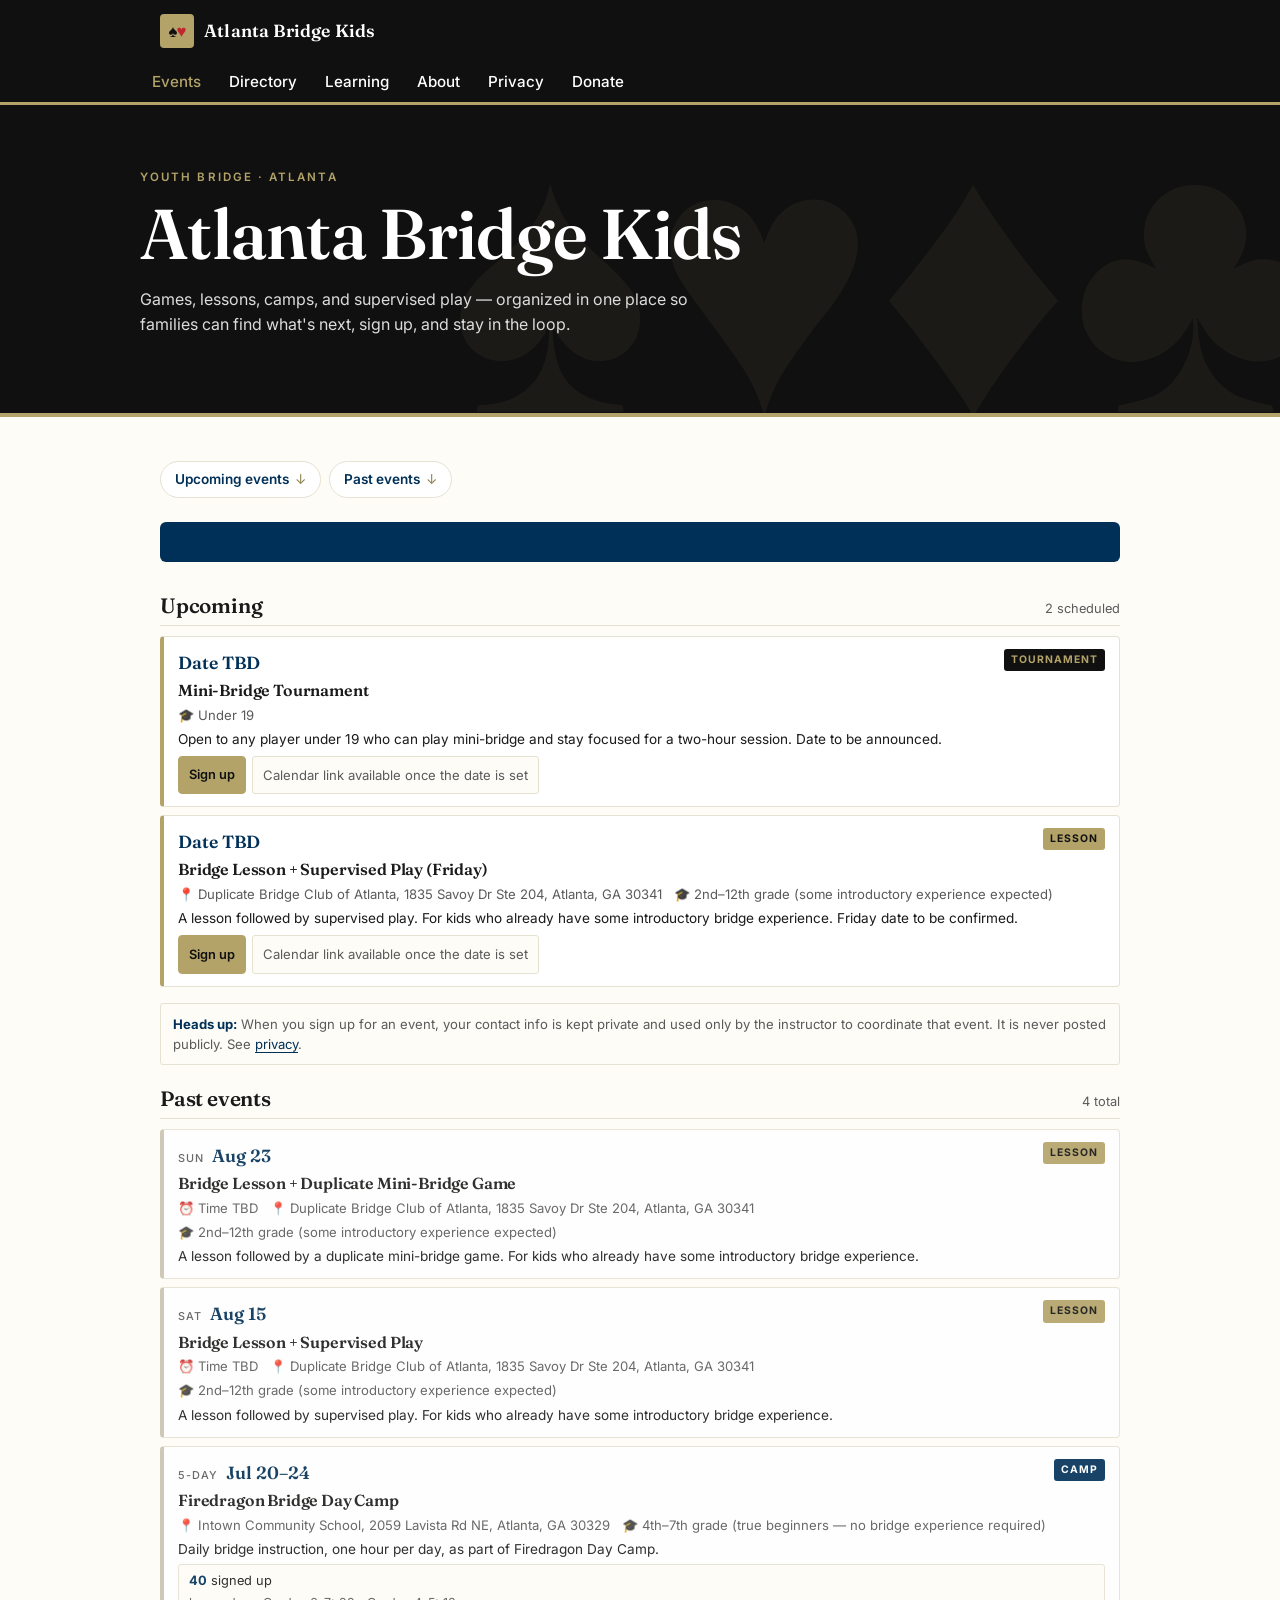
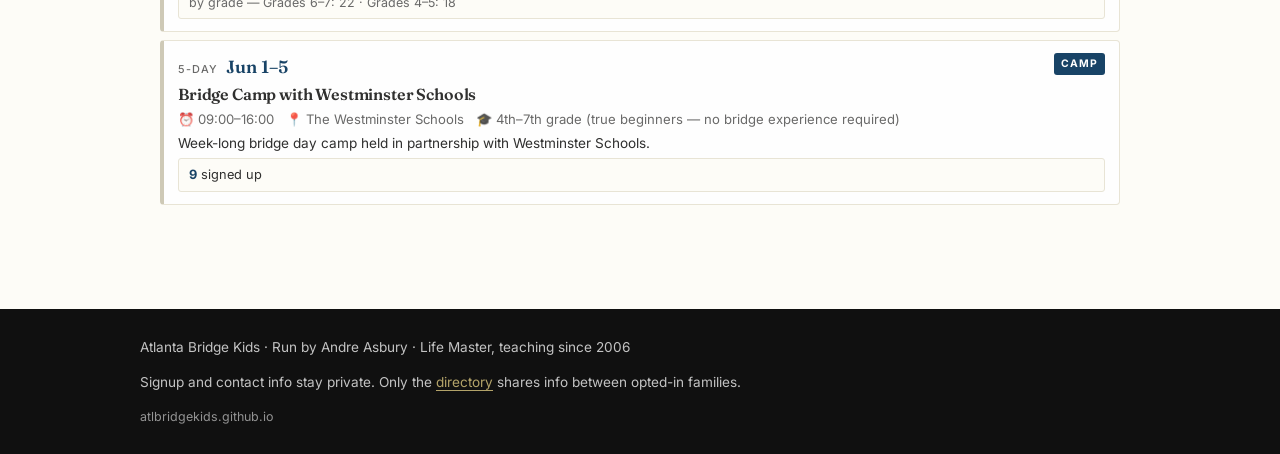
==== commit 815e346c: "Add files via upload" ====
--- a/index.html
+++ b/index.html
@@ -83,6 +83,14 @@
   </div>
 </footer>
 
+<div class="modal-overlay" id="format-modal-overlay" hidden>
+  <div class="modal-box" role="dialog" aria-modal="true" aria-labelledby="format-modal-title">
+    <button class="modal-close" id="format-modal-close" aria-label="Close">×</button>
+    <h3 id="format-modal-title"></h3>
+    <div id="format-modal-body"></div>
+  </div>
+</div>
+
 <script src="assets/site.js"></script>
 </body>
 </html>
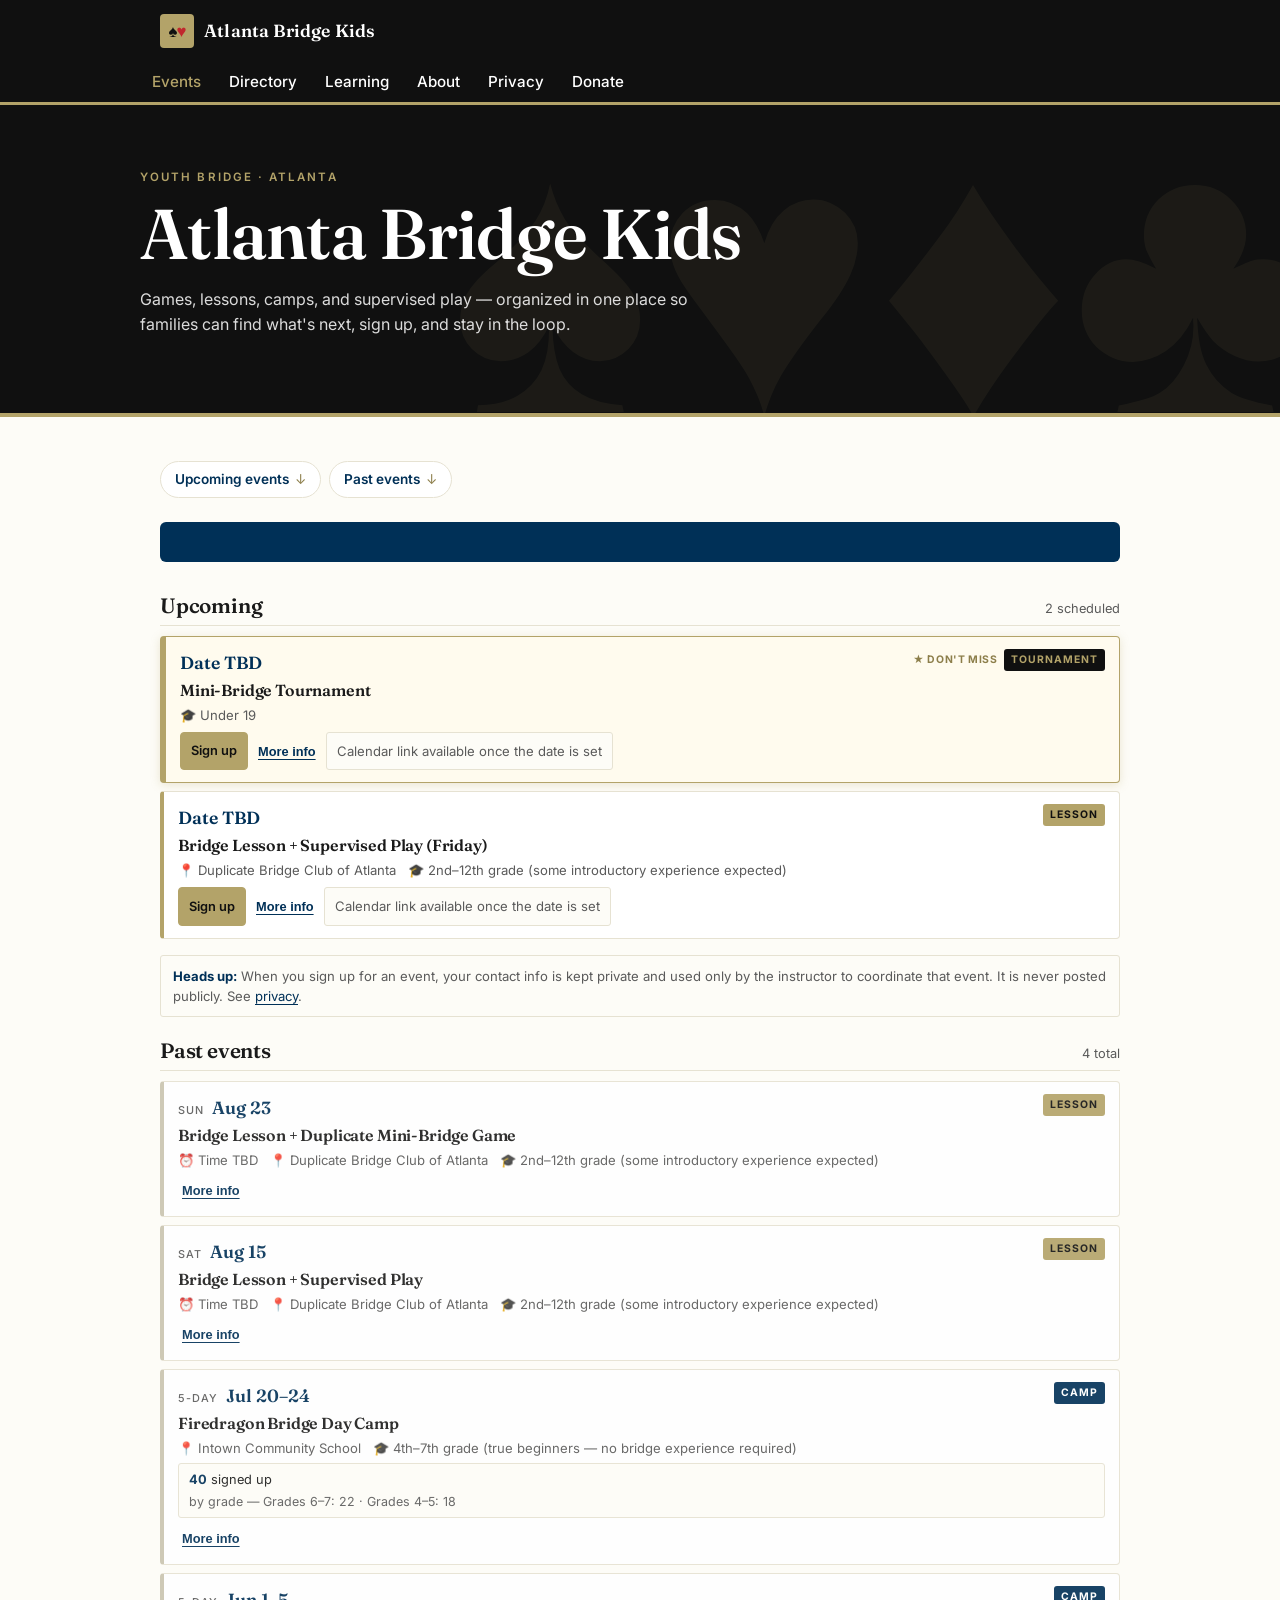
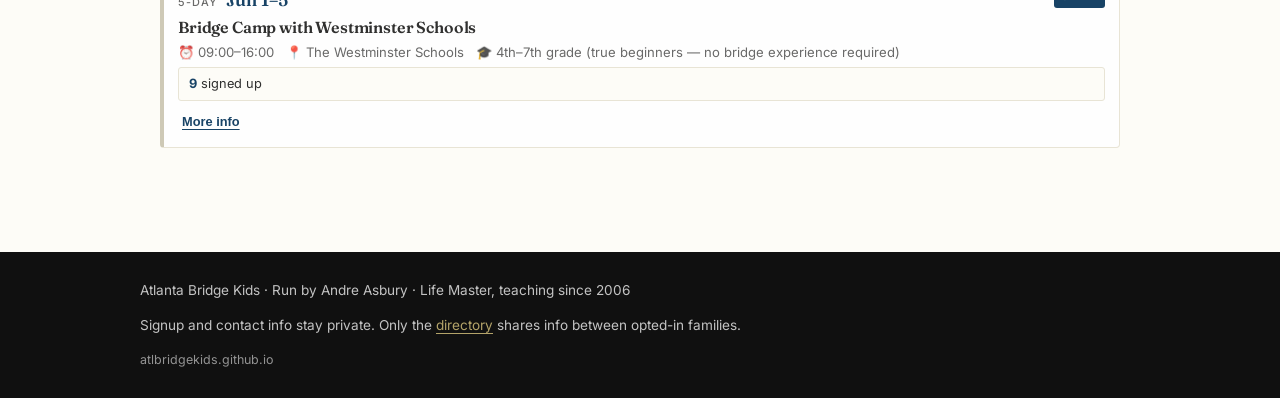
==== commit 2928079f: "Add files via upload" ====
--- a/index.html
+++ b/index.html
@@ -83,11 +83,11 @@
   </div>
 </footer>
 
-<div class="modal-overlay" id="format-modal-overlay" hidden>
-  <div class="modal-box" role="dialog" aria-modal="true" aria-labelledby="format-modal-title">
-    <button class="modal-close" id="format-modal-close" aria-label="Close">×</button>
-    <h3 id="format-modal-title"></h3>
-    <div id="format-modal-body"></div>
+<div class="modal-overlay" id="info-modal-overlay" hidden>
+  <div class="modal-box" role="dialog" aria-modal="true" aria-labelledby="info-modal-title">
+    <button class="modal-close" id="info-modal-close" aria-label="Close">×</button>
+    <h3 id="info-modal-title"></h3>
+    <div id="info-modal-body"></div>
   </div>
 </div>
 
--- a/assets/styles.css
+++ b/assets/styles.css
@@ -260,6 +260,16 @@
   display: grid;
   gap: 8px;
 }
+.next-event.live {
+  background: var(--gold);
+  color: var(--black);
+}
+.next-event.live .eyebrow { color: var(--black); }
+.next-event.live .eyebrow::before {
+  content: "● "; color: var(--heart);
+}
+.next-event.live h2 { color: var(--black); }
+.next-event.live .meta { color: rgba(0,0,0,0.7); }
 .next-event .eyebrow { color: var(--gold); margin: 0; }
 .next-event h2 {
   color: #fff;
@@ -270,6 +280,11 @@
 .next-event .actions {
   display: flex; flex-wrap: wrap; gap: 8px; margin-top: 8px;
 }
+.next-event.live .btn-outline {
+  color: var(--black);
+  border-color: rgba(0,0,0,0.5);
+}
+.next-event.live .btn-outline:hover { border-color: var(--black); color: var(--black); background: rgba(0,0,0,0.06); }
 
 /* ---------- Buttons ---------- */
 .btn {
@@ -402,6 +417,97 @@
 }
 
 .event-desc { color: var(--ink); margin: 0; font-size: 0.85rem; line-height: 1.4; }
+
+.event-tags {
+  display: flex;
+  align-items: center;
+  gap: 6px;
+  flex-wrap: wrap;
+  justify-content: flex-end;
+}
+
+.live-tag {
+  display: inline-flex;
+  align-items: center;
+  font-size: 0.65rem;
+  font-weight: 700;
+  letter-spacing: 0.06em;
+  text-transform: uppercase;
+  color: var(--heart);
+  white-space: nowrap;
+}
+
+.event-card.featured {
+  background: #fffbee;
+  border-color: var(--gold);
+  border-left-width: 6px;
+  box-shadow: 0 2px 10px rgba(179, 163, 105, 0.25);
+}
+.featured-tag {
+  display: inline-block;
+  font-size: 0.65rem;
+  font-weight: 700;
+  letter-spacing: 0.06em;
+  text-transform: uppercase;
+  color: var(--gold-deep);
+  white-space: nowrap;
+}
+
+.format-link {
+  background: none;
+  border: none;
+  color: var(--navy);
+  text-decoration: underline;
+  text-underline-offset: 3px;
+  font-size: 0.8rem;
+  font-weight: 600;
+  cursor: pointer;
+  padding: 6px 4px;
+}
+.format-link:hover { color: var(--gold-deep); }
+
+/* ---------- Format explainer modal ---------- */
+.modal-overlay {
+  position: fixed;
+  inset: 0;
+  background: rgba(16, 16, 16, 0.6);
+  padding: 20px;
+  z-index: 100;
+}
+.modal-overlay[hidden] { display: none; }
+.modal-overlay:not([hidden]) { display: flex; align-items: center; justify-content: center; }
+.modal-box {
+  background: var(--paper);
+  border-radius: 8px;
+  padding: 24px;
+  max-width: 440px;
+  width: 100%;
+  max-height: 80vh;
+  overflow-y: auto;
+  position: relative;
+  border-top: 4px solid var(--gold);
+}
+.modal-box h3 {
+  margin: 0 0 12px;
+  padding-right: 24px;
+  font-size: 1.2rem;
+  color: var(--navy);
+}
+.modal-box p { margin: 0 0 10px; font-size: 0.92rem; line-height: 1.5; }
+.modal-box p:last-child { margin-bottom: 0; }
+.modal-close {
+  position: absolute;
+  top: 14px;
+  right: 14px;
+  background: none;
+  border: none;
+  font-size: 1.5rem;
+  line-height: 1;
+  color: var(--muted);
+  cursor: pointer;
+  padding: 4px;
+}
+.modal-close:hover { color: var(--black); }
 
 /* ---------- About page ---------- */
 .about-grid {
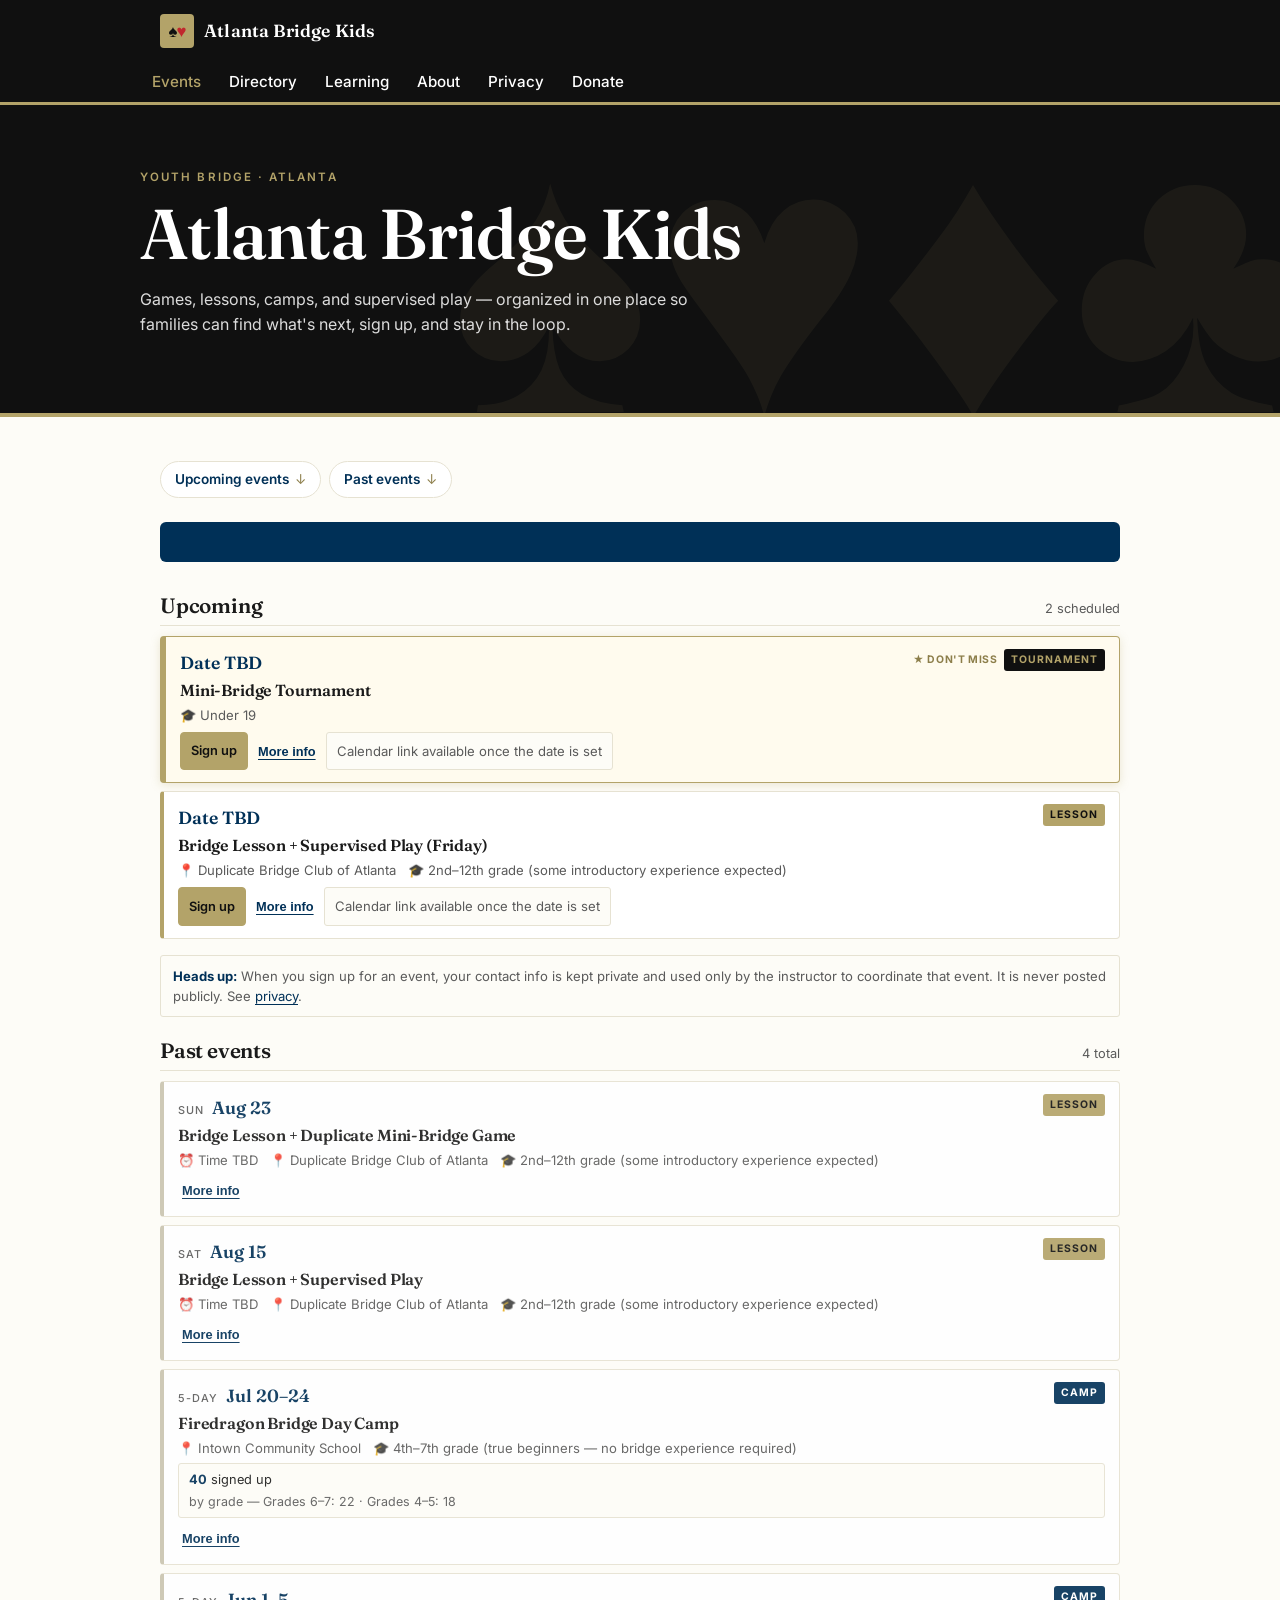
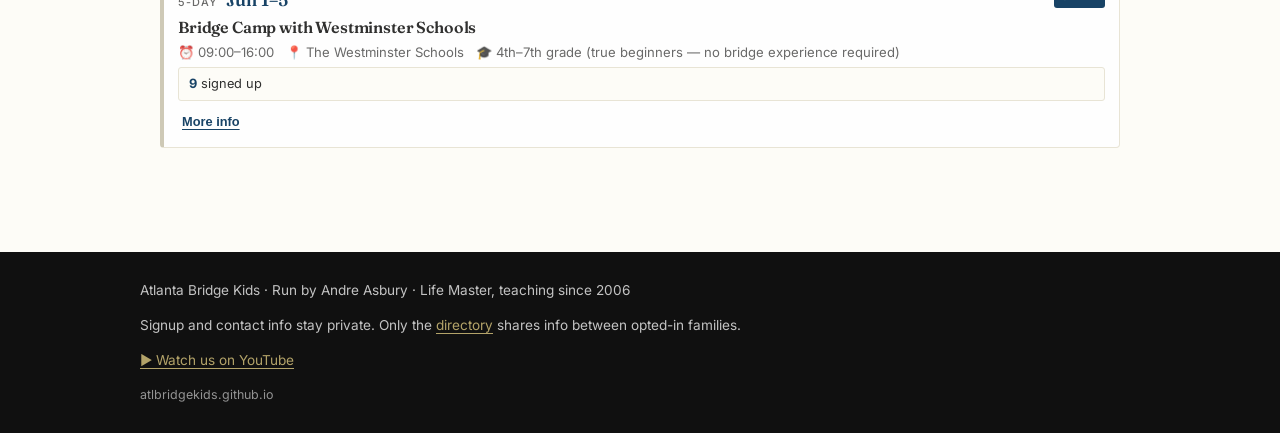
==== commit a59bfa9d: "Add files via upload" ====
--- a/index.html
+++ b/index.html
@@ -79,6 +79,7 @@
   <div class="footer-inner">
     <div>Atlanta Bridge Kids · Run by Andre Asbury · Life Master, teaching since 2006</div>
     <div>Signup and contact info stay private. Only the <a href="directory.html">directory</a> shares info between opted-in families.</div>
+    <div><a href="https://youtube.com/@atlbridgekids" target="_blank" rel="noopener">▶ Watch us on YouTube</a></div>
     <div class="credit">atlbridgekids.github.io</div>
   </div>
 </footer>
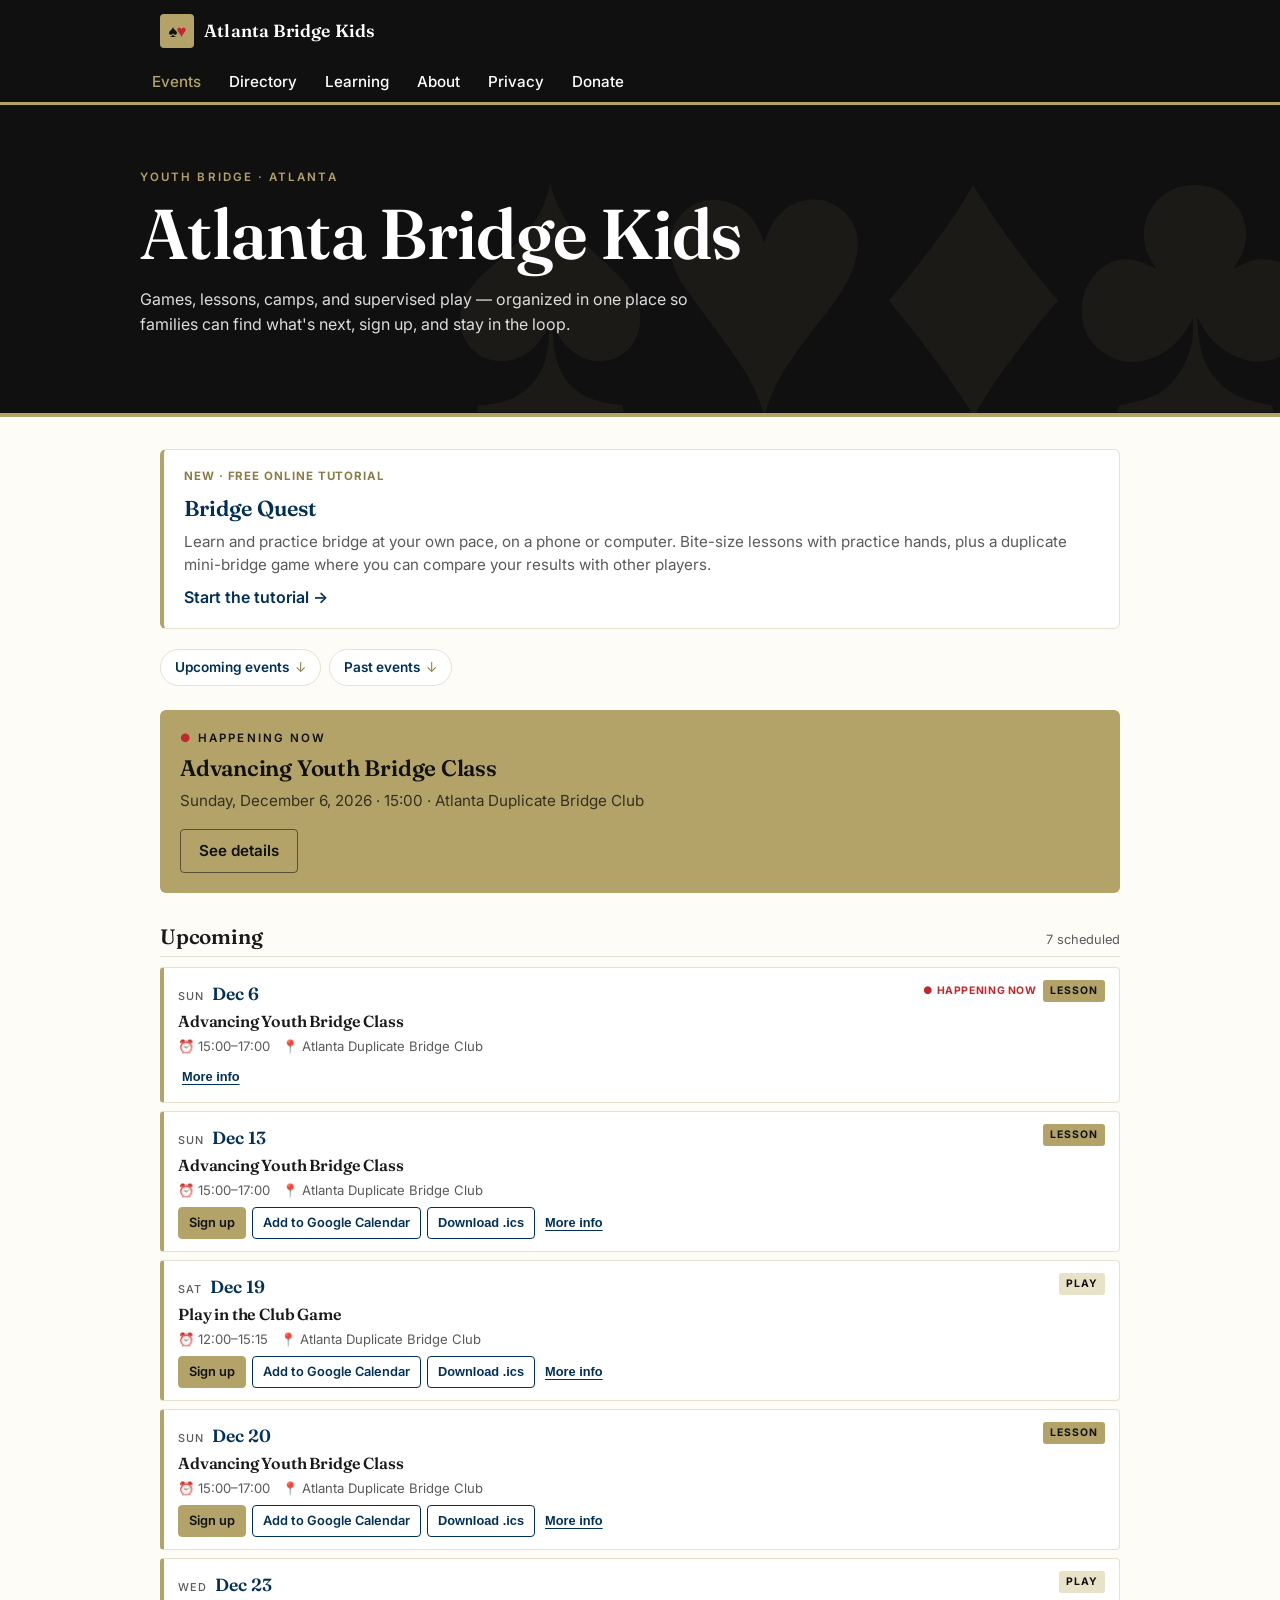
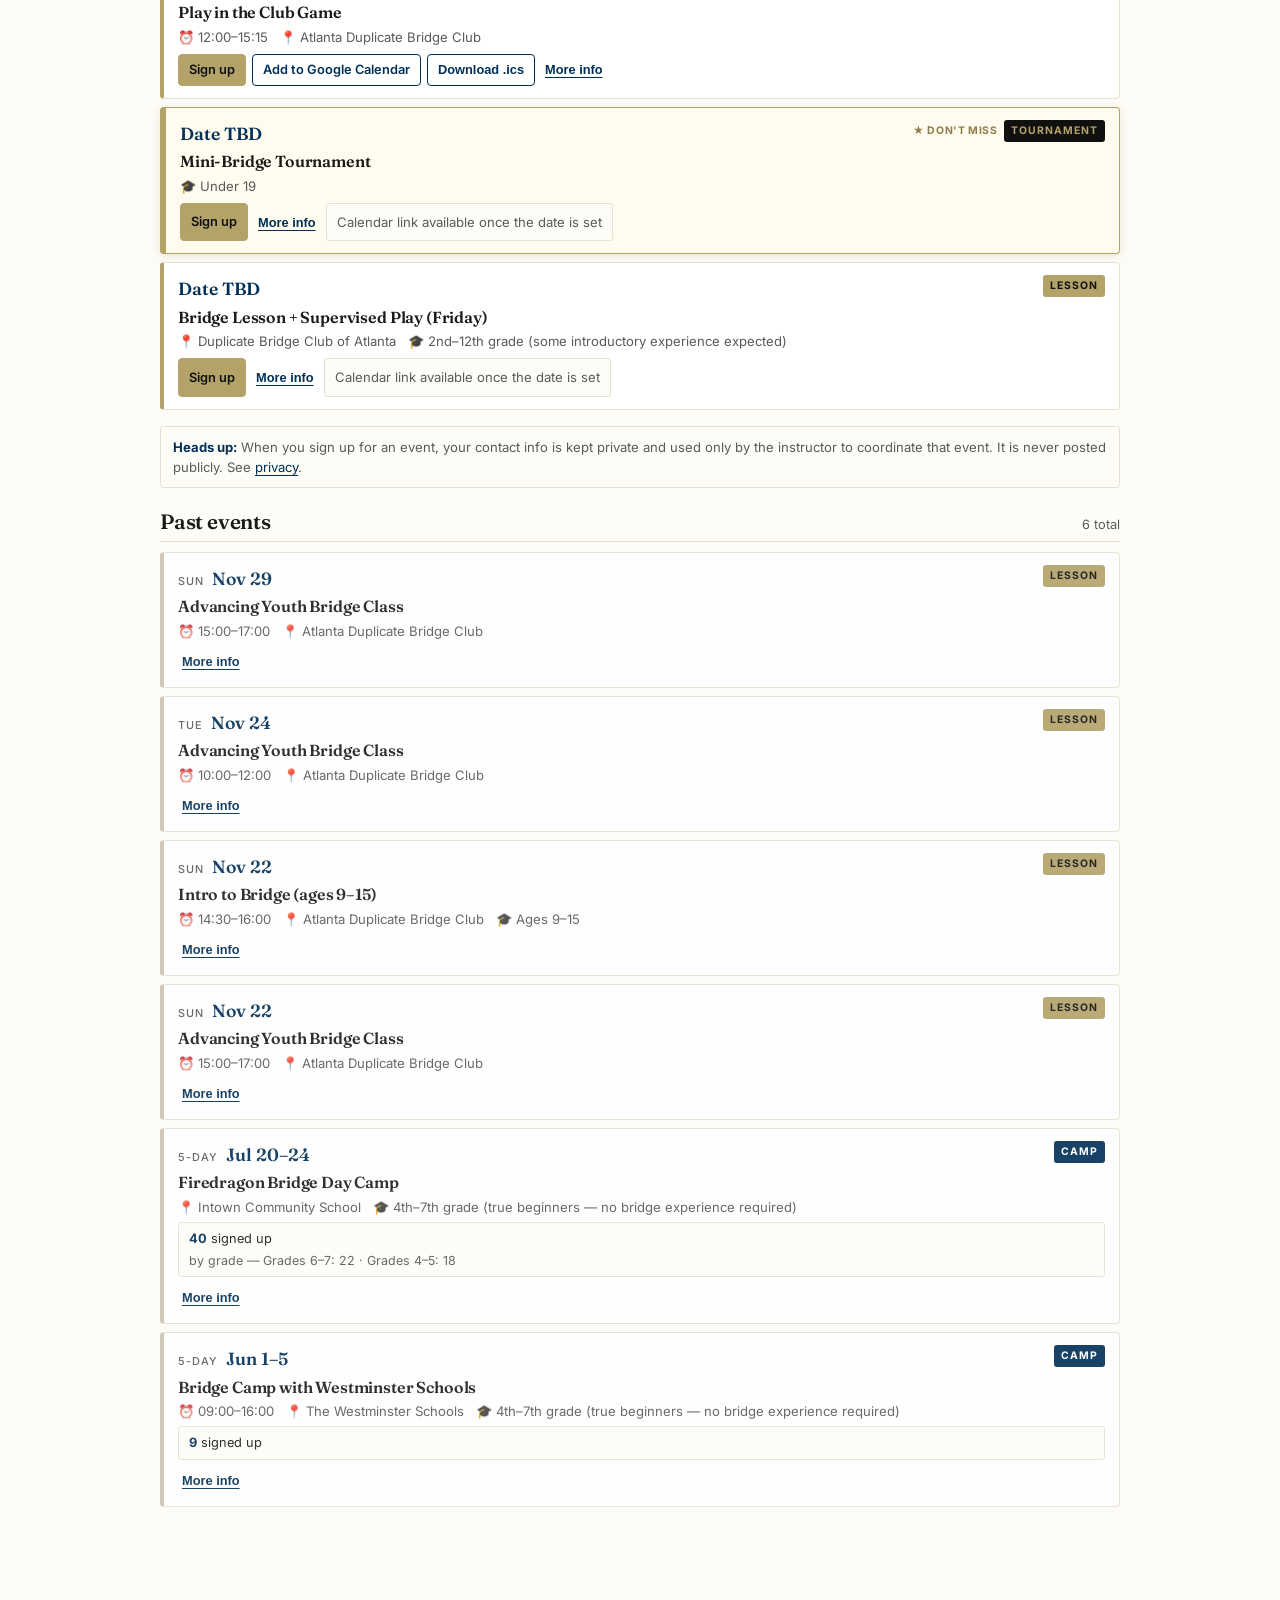
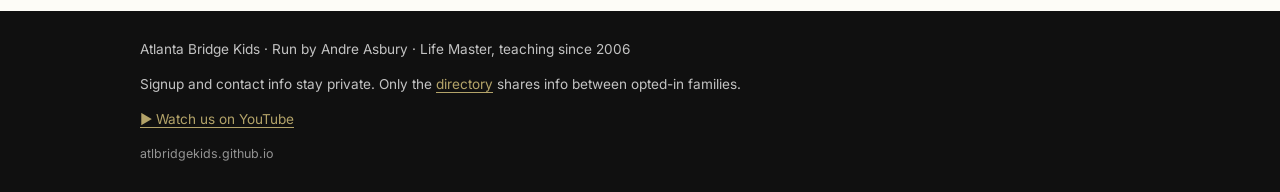
==== commit 71e8a84f: "Add files via upload" ====
--- a/index.html
+++ b/index.html
@@ -10,6 +10,21 @@
 <link rel="preconnect" href="https://fonts.gstatic.com" crossorigin>
 <link href="https://fonts.googleapis.com/css2?family=Fraunces:opsz,wght@9..144,500;9..144,600&family=Inter:wght@400;500;600;700&display=swap" rel="stylesheet">
 <link rel="stylesheet" href="assets/styles.css">
+<style>
+  .tutorial-callout {
+    display: grid; gap: 6px;
+    margin: 8px 0 4px; padding: 18px 20px;
+    background: #fff; border: 1px solid var(--rule); border-left: 4px solid var(--gold);
+    border-radius: 6px; color: var(--ink); text-decoration: none;
+    transition: border-color .15s, box-shadow .15s;
+  }
+  .tutorial-callout:hover { border-color: var(--gold); box-shadow: 0 2px 10px rgba(0,0,0,.06); color: var(--ink); }
+  .tc-eyebrow { font-size: .72rem; font-weight: 700; letter-spacing: .08em; text-transform: uppercase; color: var(--gold-deep); }
+  .tc-title { font-family: "Fraunces", serif; font-size: 1.35rem; font-weight: 600; color: var(--navy); }
+  .tc-desc { font-size: .95rem; color: var(--muted); line-height: 1.5; }
+  .tc-cta { font-weight: 600; color: var(--navy); margin-top: 2px; }
+  .tutorial-callout:hover .tc-cta { color: var(--gold-deep); }
+</style>
 </head>
 <body>
 
@@ -45,6 +60,13 @@
 </section>
 
 <main class="wrap">
+
+  <a class="tutorial-callout" href="https://dredog.github.io/BridgeQuest-mobile/" target="_blank" rel="noopener">
+    <span class="tc-eyebrow">New · Free online tutorial</span>
+    <span class="tc-title">Bridge Quest</span>
+    <span class="tc-desc">Learn and practice bridge at your own pace, on a phone or computer. Bite-size lessons with practice hands, plus a duplicate mini-bridge game where you can compare your results with other players.</span>
+    <span class="tc-cta">Start the tutorial →</span>
+  </a>
 
   <nav class="quick-nav" aria-label="Jump to section">
     <a href="#upcoming">Upcoming events</a>
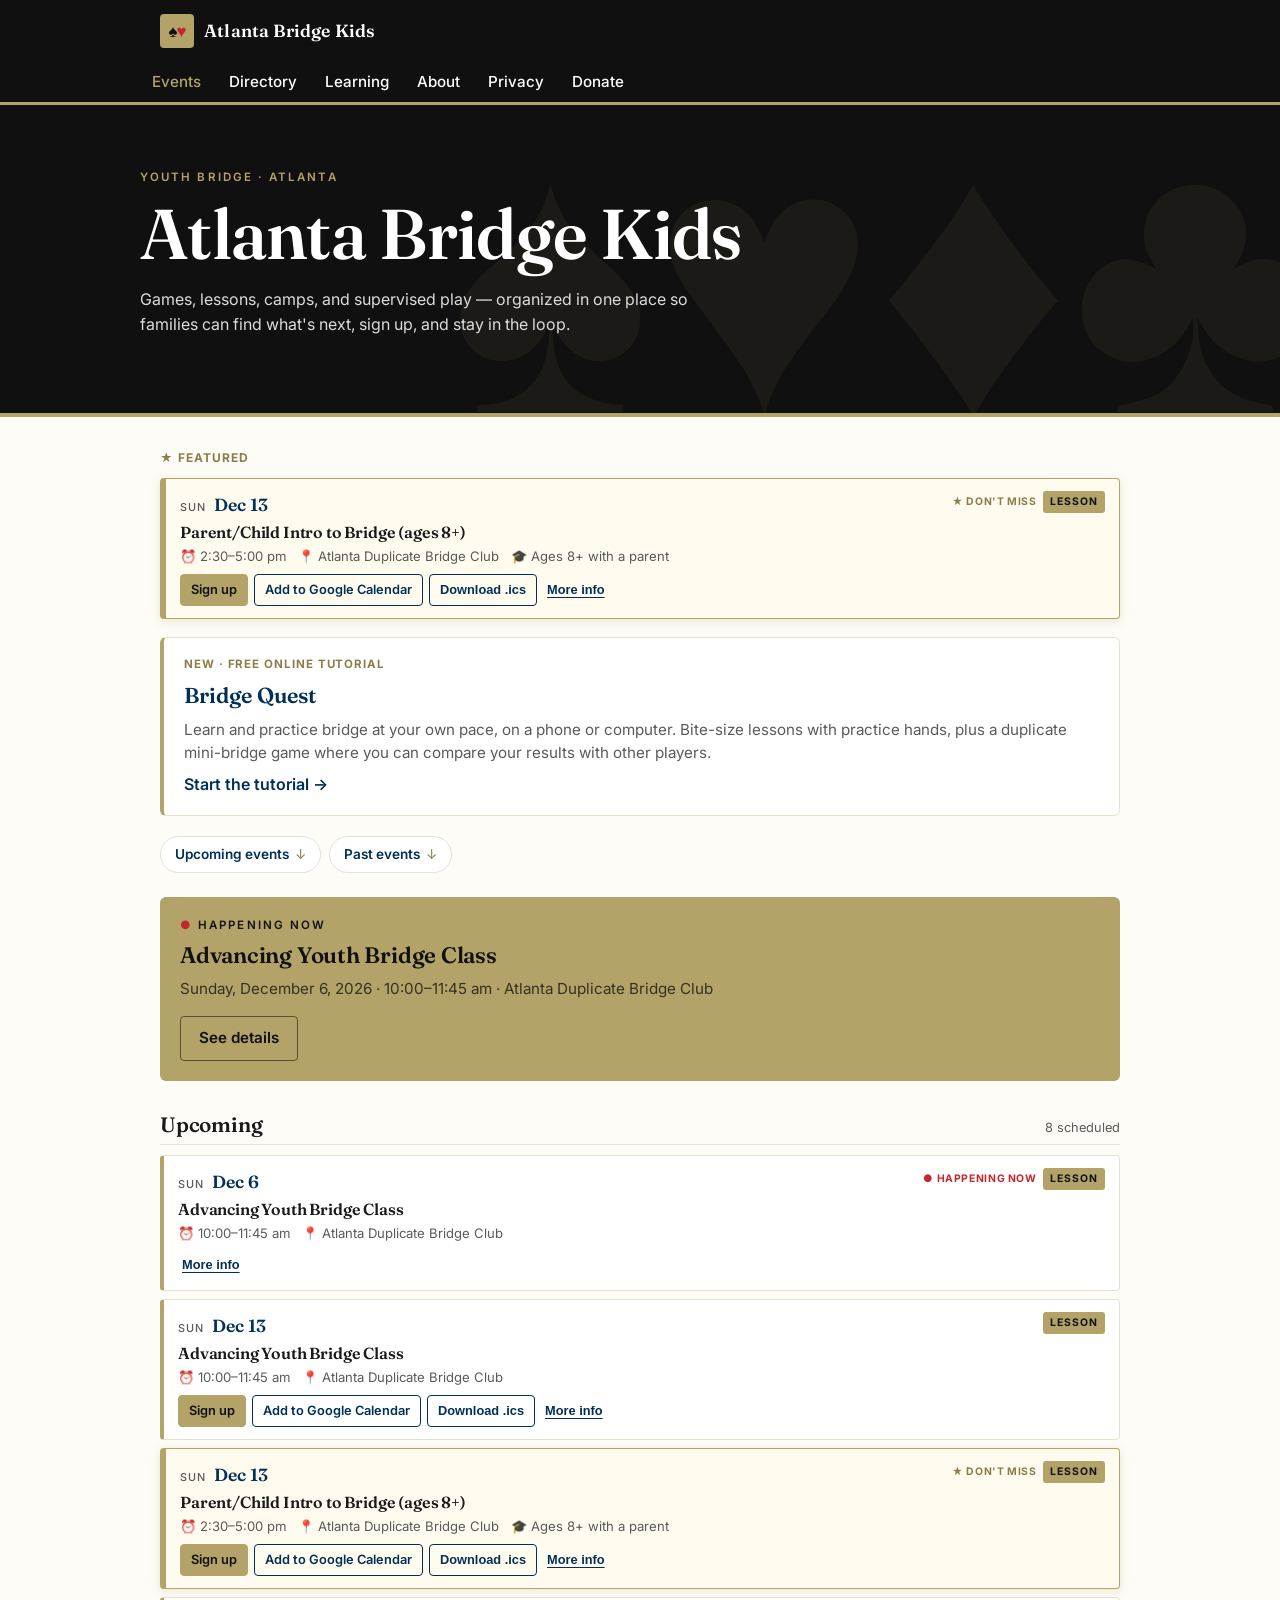
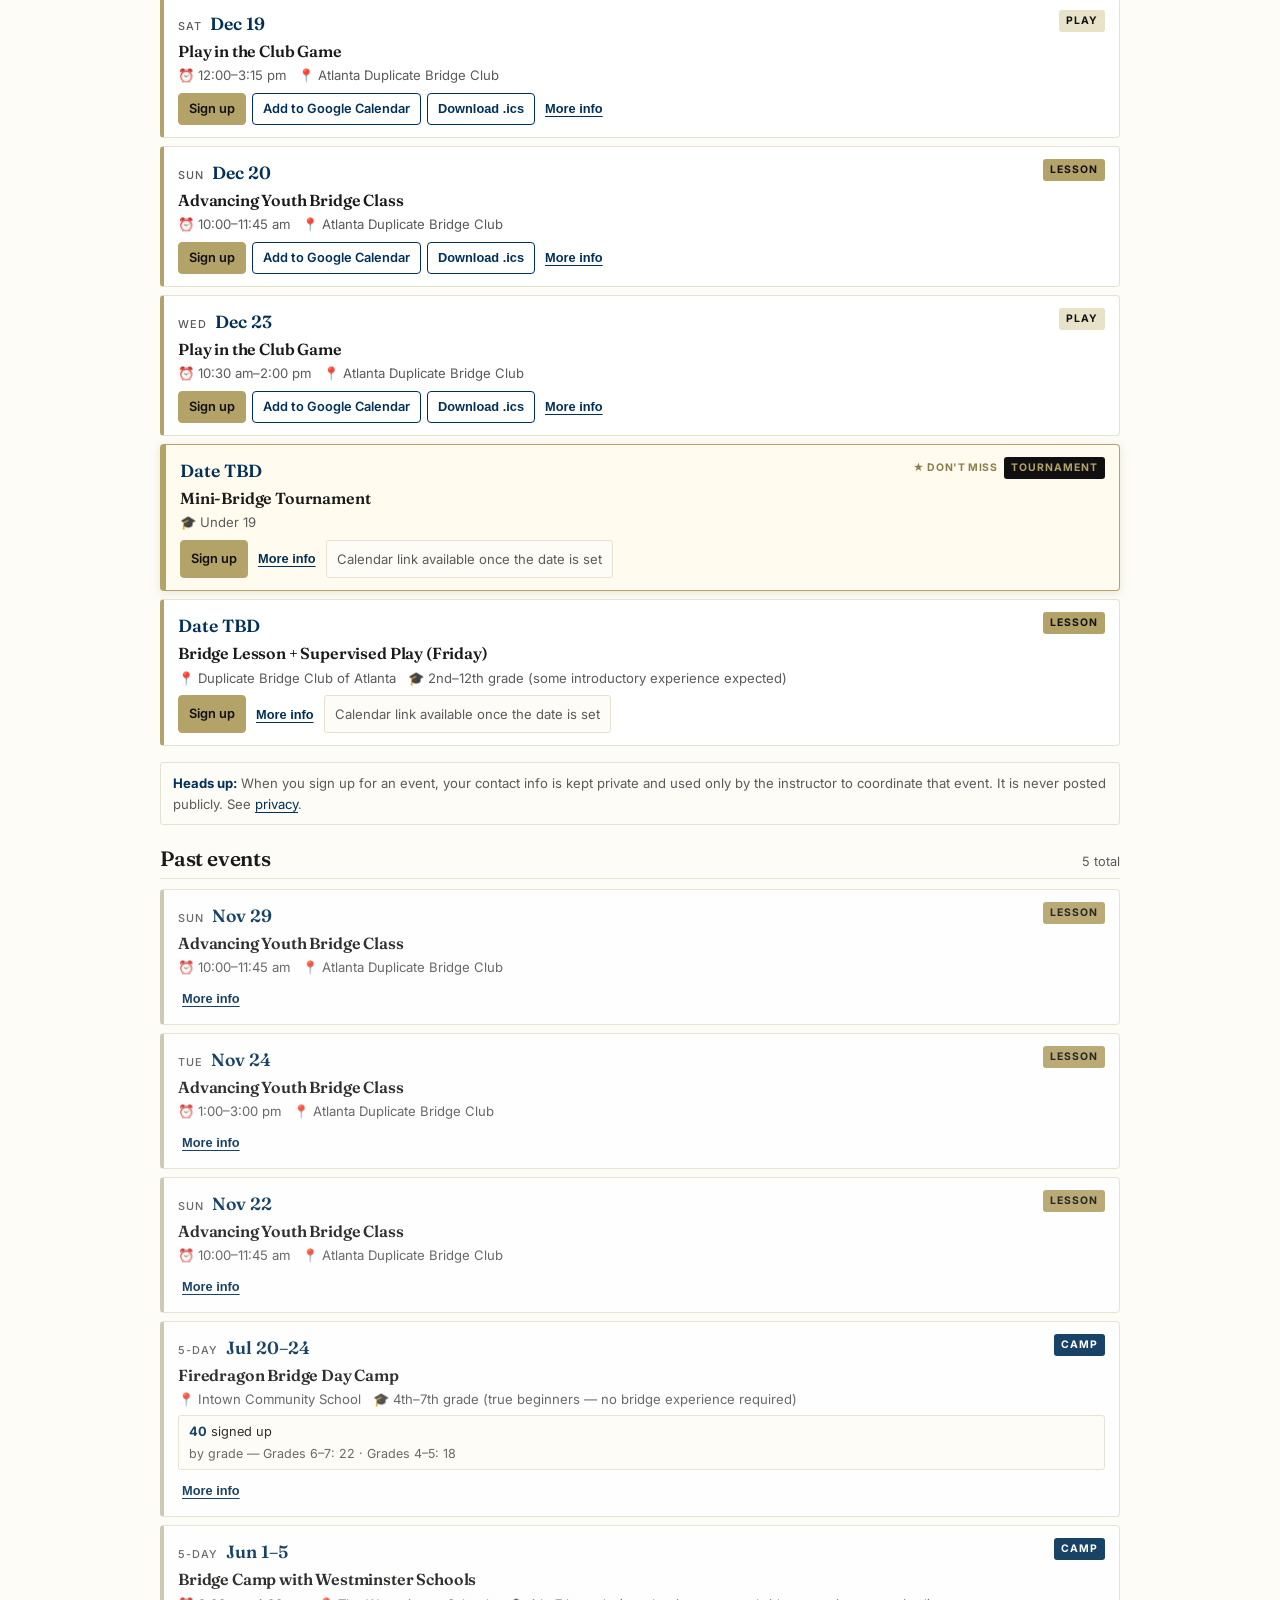
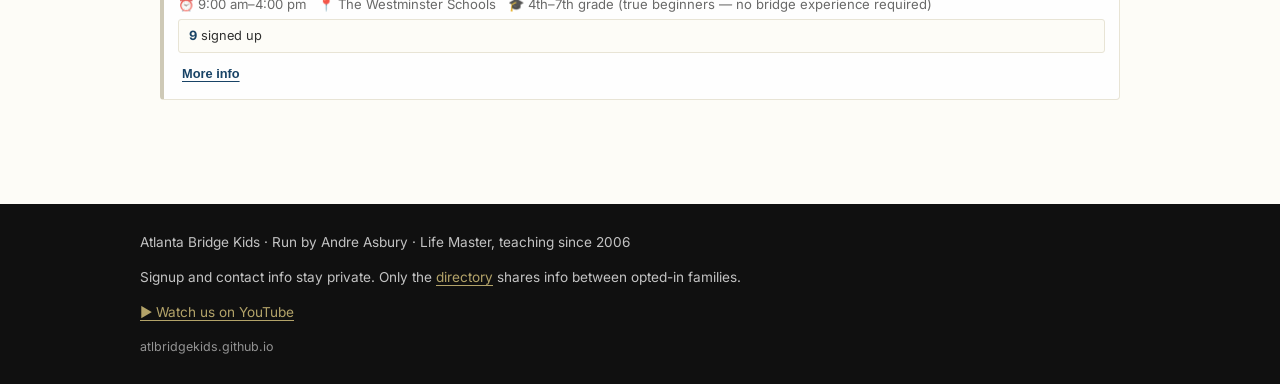
==== commit ac517c12: "Add files via upload" ====
--- a/index.html
+++ b/index.html
@@ -24,6 +24,9 @@
   .tc-desc { font-size: .95rem; color: var(--muted); line-height: 1.5; }
   .tc-cta { font-weight: 600; color: var(--navy); margin-top: 2px; }
   .tutorial-callout:hover .tc-cta { color: var(--gold-deep); }
+  .spotlight { margin: 8px 0 18px; display: grid; gap: 10px; }
+  .spotlight-label { font-size: .75rem; font-weight: 700; letter-spacing: .08em; text-transform: uppercase; color: var(--gold-deep); }
+  .spotlight .event-card { margin: 0; }
 </style>
 </head>
 <body>
@@ -60,6 +63,8 @@
 </section>
 
 <main class="wrap">
+
+  <section class="spotlight" id="spotlight" hidden aria-label="Featured event"></section>
 
   <a class="tutorial-callout" href="https://dredog.github.io/BridgeQuest-mobile/" target="_blank" rel="noopener">
     <span class="tc-eyebrow">New · Free online tutorial</span>
